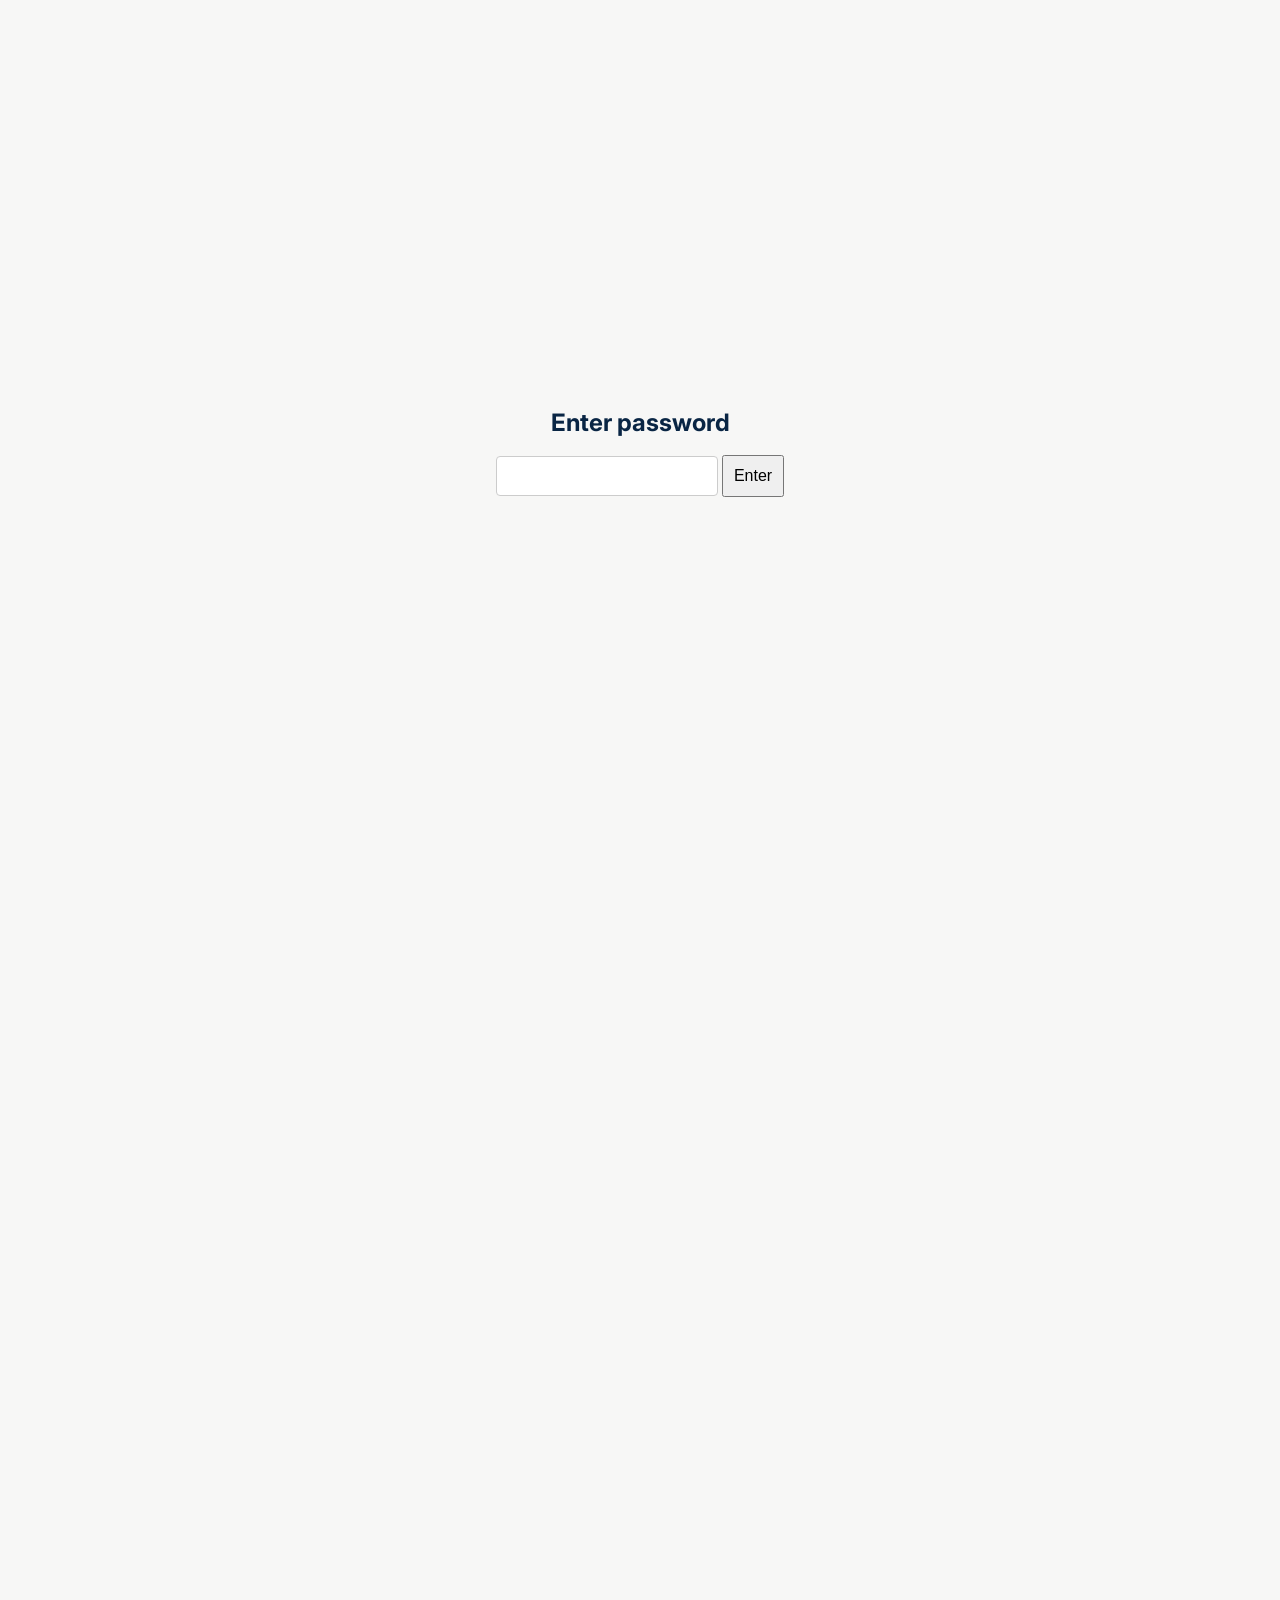
==== index.html @ e1fb9485 "Fix typo: compounds → compound Co-Authored-By: Claude Opus 4.6 <noreply@anthropic.com>" ====
<!DOCTYPE html>
<html lang="en">
  <head>
    <meta charset="utf-8" />
    <meta name="viewport" content="width=device-width, initial-scale=1, maximum-scale=1" />
    <title>Solaris Research</title>
    <meta
      name="description"
      content="Solaris Research studies the safety properties of frontier AI systems. Based at ETH Zurich."
    />
    <link rel="preconnect" href="https://fonts.googleapis.com" />
    <link rel="preconnect" href="https://fonts.gstatic.com" crossorigin />
    <link
      href="https://fonts.googleapis.com/css2?family=Inter:wght@400;500;600&family=JetBrains+Mono:wght@400;500;600&display=swap"
      rel="stylesheet"
    />
    <link rel="icon" type="image/png" href="sr_logo.png" />
    <style>
      *,
      *::before,
      *::after {
        margin: 0;
        padding: 0;
        box-sizing: border-box;
      }

      :root {
        --bg: #f7f7f6;
        --bg-alt: #f3f2ef;
        --text: #092544;
        --text-secondary: #092544cc;
        --accent: #df4e3c;
        --accent-hover: #c24034;
        --border: #09254414;
        --font: "Inter", -apple-system, BlinkMacSystemFont, sans-serif;
        --font-mono: "JetBrains Mono", "SF Mono", "Fira Code", monospace;
      }

      html {
        font-size: 16px;
        scroll-behavior: smooth;
      }

      body {
        font-family: var(--font);
        background: var(--bg);
        color: var(--text);
        line-height: 1.7;
        -webkit-font-smoothing: antialiased;
        -moz-osx-font-smoothing: grayscale;
        overflow-x: hidden;
      }

      .page {
        max-width: 658px;
        margin: 0 auto;
        padding: 0 24px;
      }

      .eth-bar {
        display: flex;
        align-items: center;
        justify-content: space-between;
        gap: 24px;
        padding-top: 28px;
      }

      .eth-bar__logo {
        display: inline-flex;
        align-items: center;
        padding: 8px 0;
      }

      .eth-bar__logo img {
        display: block;
        width: 120px;
        height: 20px;
      }

      .eth-bar__meta {
        font-family: var(--font-mono);
        font-size: 0.74rem;
        text-transform: uppercase;
        letter-spacing: 0.08em;
        color: var(--text-secondary);
        text-align: right;
      }

      /* ── Header ── */
      .header {
        padding: 72px 0 0;
        text-align: center;
      }

      .header__name {
        font-family: var(--font-mono);
        font-size: 2rem;
        font-weight: 600;
        letter-spacing: -0.02em;
        line-height: 1.2;
        opacity: 0;
        animation: fadeIn 0.8s ease 0.1s forwards;
      }

      .header__tagline {
        margin-top: 16px;
        font-size: 1.05rem;
        color: var(--text-secondary);
        font-weight: 400;
        letter-spacing: 0.01em;
        opacity: 0;
        animation: fadeIn 0.8s ease 0.25s forwards;
      }

      /* ── Divider ── */
      .divider {
        width: 40px;
        height: 1px;
        background: var(--border);
        margin: 56px auto;
        opacity: 0;
        animation: fadeIn 0.8s ease 0.4s forwards;
      }

      /* ── Full-width divider ── */
      .divider--full {
        width: 100%;
        height: 1px;
        background: var(--border);
        margin: 32px 0;
      }

      /* ── Body text ── */
      .body {
        opacity: 0;
        animation: fadeIn 0.8s ease 0.5s forwards;
      }

      .body p {
        margin-bottom: 1.4em;
        font-size: 0.95rem;
        font-weight: 400;
      }

      .body p:last-child {
        margin-bottom: 0;
      }

      .body .intro {
        font-size: 1.02rem;
        font-weight: 500;
        color: var(--text);
      }

      .body a {
        color: var(--accent);
        text-decoration: none;
        font-weight: 500;
        transition: color 0.2s ease;
      }

      .body a:hover {
        color: var(--accent-hover);
      }

      .body .brand {
        font-family: var(--font-mono);
        font-weight: 600;
        letter-spacing: -0.01em;
      }

      /* ── Section headings ── */
      .section-heading {
        font-family: var(--font-mono);
        font-size: 0.75rem;
        font-weight: 500;
        text-transform: uppercase;
        letter-spacing: 0.1em;
        color: var(--text-secondary);
        margin-bottom: 20px;
      }

      /* ── We work on ── */
      .work-section {
        margin-top: 48px;
        padding-top: 40px;
        border-top: 1px solid var(--border);
        opacity: 0;
        animation: fadeIn 0.8s ease 0.6s forwards;
      }

      .work-list {
        list-style: none;
        padding: 0;
      }

      .work-list li {
        position: relative;
        padding-left: 20px;
        margin-bottom: 14px;
        font-size: 0.95rem;
        line-height: 1.65;
      }

      .work-list li::before {
        content: "\2013";
        position: absolute;
        left: 0;
        color: var(--accent);
        font-weight: 600;
      }

      .work-list li strong {
        font-family: var(--font-mono);
        font-size: 0.88rem;
        font-weight: 500;
        letter-spacing: -0.01em;
        text-decoration: underline;
        text-decoration-color: var(--accent);
        text-underline-offset: 3px;
      }

      /* ── Team ── */
      .team-section {
        margin-top: 48px;
        padding-top: 40px;
        border-top: 1px solid var(--border);
        opacity: 0;
        animation: fadeIn 0.8s ease 0.7s forwards;
      }

      .team-grid {
        display: flex;
        gap: 40px;
        justify-content: center;
        flex-wrap: wrap;
        margin-bottom: 32px;
      }

      .team-member {
        text-align: center;
        width: 150px;
      }

      .team-member__photo {
        width: 120px;
        height: 120px;
        border-radius: 50%;
        object-fit: cover;
        margin-bottom: 12px;
        background: var(--bg-alt);
      }

      .team-member__name {
        font-size: 0.9rem;
        font-weight: 600;
        margin-bottom: 2px;
      }

      .team-member__name a {
        color: var(--text);
        text-decoration: none;
        transition: color 0.2s ease;
      }

      .team-member__name a:hover {
        color: var(--accent);
      }

      .team-member__role {
        font-size: 0.8rem;
        color: var(--text-secondary);
      }

      .team-collab {
        font-size: 0.93rem;
        line-height: 1.65;
        color: var(--text);
      }

      .team-collab a {
        font-family: var(--font-mono);
        font-size: 0.85rem;
        color: var(--accent);
        text-decoration: none;
        transition: color 0.2s ease;
      }

      .team-collab a:hover {
        color: var(--accent-hover);
      }

      /* ── What's new ── */
      .news-section {
        margin-top: 48px;
        padding-top: 40px;
        border-top: 1px solid var(--border);
        opacity: 0;
        animation: fadeIn 0.8s ease 0.75s forwards;
      }

      .news-list {
        list-style: none;
        padding: 0;
      }

      .news-list li {
        margin-bottom: 12px;
        font-size: 0.95rem;
        line-height: 1.6;
      }

      .news-list a {
        color: var(--accent);
        text-decoration: none;
        transition: color 0.2s ease;
      }

      .news-date {
        color: var(--text-secondary);
        font-size: 0.85rem;
        display: inline-block;
        min-width: 110px;
      }

      /* ── Opportunities ── */
      .opps-section {
        margin-top: 48px;
        padding-top: 40px;
        border-top: 1px solid var(--border);
        opacity: 0;
        animation: fadeIn 0.8s ease 0.8s forwards;
      }

      .opps-section p {
        font-size: 0.95rem;
        margin-bottom: 14px;
        line-height: 1.65;
      }

      .opps-section a {
        color: var(--accent);
        text-decoration: none;
        transition: color 0.2s ease;
      }

      .opps-section a:hover {
        color: var(--accent-hover);
      }

      .opps-list {
        list-style: none;
        padding: 0;
        margin-bottom: 24px;
      }

      .opps-list li {
        position: relative;
        padding-left: 20px;
        margin-bottom: 10px;
        font-size: 0.93rem;
        line-height: 1.6;
      }

      .opps-list li::before {
        content: "\2013";
        position: absolute;
        left: 0;
        color: var(--accent);
        font-weight: 600;
      }

      .opps-list li strong {
        font-family: var(--font-mono);
        font-size: 0.85rem;
        font-weight: 500;
        text-decoration: underline;
        text-decoration-color: var(--accent);
        text-underline-offset: 3px;
      }

      /* ── Links / CTA ── */
      .links {
        margin-top: 48px;
        padding-top: 40px;
        border-top: 1px solid var(--border);
        display: flex;
        flex-wrap: wrap;
        gap: 12px 32px;
        justify-content: center;
        opacity: 0;
        animation: fadeIn 0.8s ease 0.85s forwards;
      }

      .links a {
        font-family: var(--font-mono);
        color: var(--accent);
        text-decoration: none;
        font-size: 0.88rem;
        font-weight: 500;
        transition: color 0.2s ease;
      }

      .links a:hover {
        color: var(--accent-hover);
      }

      a.mono {
        font-family: var(--font-mono);
        font-size: 0.88rem;
      }

      /* ── Footer ── */
      .footer {
        margin-top: 80px;
        padding: 32px 0;
        text-align: center;
        font-size: 0.8rem;
        color: var(--text-secondary);
        opacity: 0;
        animation: fadeIn 0.8s ease 0.9s forwards;
      }

      .footer-nav {
        display: flex;
        flex-wrap: wrap;
        justify-content: center;
        gap: 8px 18px;
        margin-bottom: 10px;
      }

      .footer-nav a {
        color: var(--text-secondary);
        text-decoration: none;
      }

      .footer-nav a:hover {
        color: var(--accent);
      }

      /* ── Animation ── */
      @keyframes fadeIn {
        from {
          opacity: 0;
          transform: translateY(8px);
        }
        to {
          opacity: 1;
          transform: translateY(0);
        }
      }

      /* ── Floating decorations (dots + orbits) ── */
      .bg-decor {
        position: fixed;
        top: 0; left: 0;
        width: 100vw; height: 100vh;
        pointer-events: none;
        z-index: 0;
        overflow: hidden;
      }

      .bg-decor .decor-dot {
        position: absolute;
        border-radius: 50%;
        opacity: 0;
        animation: decorDrift var(--drift-dur, 60s) linear forwards;
      }

      .bg-decor .decor-orbit {
        position: absolute;
        opacity: 0;
        animation: decorDrift var(--drift-dur, 60s) linear forwards;
      }

      .bg-decor .orbit-ring {
        position: absolute;
        top: 50%; left: 50%;
        border-radius: 50%;
        border-style: solid;
        transform-origin: center center;
        animation: orbitSpin linear infinite;
      }

      .bg-decor .ring-dot {
        position: absolute;
        border-radius: 50%;
        background: currentColor;
      }

      @keyframes decorDrift {
        0%   { opacity: 0; transform: translateY(0); }
        5%   { opacity: var(--d-opacity, 0.2); }
        90%  { opacity: var(--d-opacity, 0.2); }
        100% { opacity: 0; transform: translateY(-30vh); }
      }

      @keyframes orbitSpin {
        from { transform: translate(-50%, -50%) rotate(0deg); }
        to { transform: translate(-50%, -50%) rotate(360deg); }
      }

      /* ── Responsive ── */
      @media (max-width: 600px) {
        html {
          font-size: 15px;
        }

        .eth-bar {
          flex-direction: column;
          align-items: flex-start;
          gap: 12px;
        }

        .eth-bar__meta {
          text-align: left;
        }

        .header {
          padding-top: 56px;
        }

        .bg-decor {
          display: none;
        }

        .header__name {
          font-size: 1.6rem;
        }

        .team-grid {
          gap: 24px;
        }

        .team-member__photo {
          width: 100px;
          height: 100px;
        }

        .links {
          flex-direction: column;
          align-items: center;
          gap: 16px;
        }

        .news-date {
          display: block;
          margin-bottom: 2px;
        }
        
      }
    </style>
  </head>
  <body>
    <div id="gate" style="position:fixed;inset:0;background:#f7f7f6;display:flex;align-items:center;justify-content:center;z-index:9999;">
  <div style="text-align:center;">
    <h2 style="margin-bottom:12px;">Enter password</h2>
    <input id="pw" type="password" style="padding:10px;font-size:16px;border-radius:4px;border:1px solid #ccc;">
    <button onclick="check()" style="padding:10px;font-size:16px;">Enter</button>
  </div>
</div>
    <div class="bg-decor" id="bg-decor"></div>
    <div class="page">
      <!--
      <div class="eth-bar">
        <a class="eth-bar__logo" href="https://ethz.ch/en.html" target="_blank" rel="noopener noreferrer" aria-label="ETH Zurich homepage">
          <img src="ethz-logo.svg" alt="ETH Zurich" width="120" height="20" />
        </a>
        <p class="eth-bar__meta">Affiliated with ETH Zurich</p>
      </div>
      -->

      <header class="header">
        <h1 class="header__name">Solaris Research</h1>
        <p class="header__tagline">
          Frontier safety science &middot; Z&uuml;rich, Switzerland
        </p>
      </header>

      <div class="divider"></div>

      <!-- ── Mission ── -->
      <main class="body">
        <p class="intro">
          <span class="brand">Solaris Research</span> is a technical AI safety initiative based at <a href="https://ethz.ch/en.html" target="_blank" rel="noopener noreferrer">ETH Z&uuml;rich</a>. We build the science to detect, understand and prevent failures in frontier models.
        </p>

        <div class="divider--full"></div>

        <p>
         Frontier models are deployed in new contexts at massive scale, yet we have almost no science for how risk profiles shift as models undergo continuous fine-tuning post-release. We study this gap: tracing alignment-relevant low-dimensional structures inside models and intervening on them using tools such as
          <a href="https://arxiv.org/pdf/2505.24445" target="_blank" rel="noopener noreferrer"><strong>geometric steering</strong></a> and
          <a href="https://openreview.net/pdf?id=fUCPq5RvmH" target="_blank" rel="noopener noreferrer"><strong>probe-based constraints</strong></a>.
          </p>
          <p>

          We insist on a <a href="https://openreview.net/pdf?id=2XifsoNIrs" target="_blank" rel="noopener noreferrer"><strong>stronger evidential foundation</strong></a> than the field currently demands; too many safety claims rest on narrow benchmarks or <a href="https://iclr-blogposts.github.io/2026/blog/2026/mislead-lm/" target="_blank" rel="noopener noreferrer"><strong>unreproducible results</strong></a>. We prioritise explicit measurement design, sufficient scale and tests for alternative explanations with intervention-based validation. The research questions are narrow; the stakes are not.

  

        
      </main>

      <!-- ── We work on ── -->
      <section class="work-section">
        <h2 class="section-heading">We work on</h2>
        <ul class="work-list">
          <li>
            <strong>Misalignment science.</strong> How safety-relevant
            representations form and degrade across pretraining, fine-tuning,
            and post-deployment adaptation stages
          </li>
          <li>
            <strong>Active mechanistic interpretability.</strong> Steering
            vectors, circuit analysis and probe-guided detection employed as intervention proactively while
            training 
          </li>
            <li>
            <strong>Open benchmarks &amp; evaluations.</strong> Tools, datasets,
            and reproducible benchmarks on emergent misalignment so other researchers can build on top

          </li>
          <li>
            <strong>Harness safety.</strong> How tool calling, memory and multi-agent coordination in harness systems create or compound anthropomorphised misalignment risks

            
          </li>
        </ul>
      </section>

      <!-- ── What's new ── -->
      <section id="news" class="news-section">
        <h2 class="section-heading">What&rsquo;s new</h2>
        <ul class="news-list">
          <li>
            <span class="news-date">May 2026</span>
            <a href="https://openreview.net/pdf?id=2XifsoNIrs" target="_blank" rel="noopener noreferrer"><strong>AMR position paper</strong></a> was awarded an oral at ICML 2026.
          </li>
          <li>
            <span class="news-date">April 2026</span>
            Compute grant was accepted by the Swiss AI Initiative.
          </li>
          <li>
            <span class="news-date">March 2026</span>
            The Solaris Research team was formed at ETH Z&uuml;rich.
          </li>
        </ul>
      </section>

      <!-- ── Team ── -->
      <section class="team-section">
        <h2 class="section-heading">The team</h2>
        <div class="team-grid">
          <p class="team-collab">
          We are a team of safety-driven researchers based at <a href="https://ethz.ch/en.html" target="_blank" rel="noopener noreferrer">ETH Z&uuml;rich</a> and work closely with
          <a href="https://las.inf.ethz.ch/" target="_blank" rel="noopener noreferrer">LAS group</a> (Prof. Andreas Krause),
          <a href="https://ivia.inf.ethz.ch/" target="_blank" rel="noopener noreferrer">IVIA lab</a> (Prof. Menna El-Assady),
          <a href="https://www.spylab.ai/" target="_blank" rel="noopener noreferrer">SPY Lab</a> (Prof. Florian Tramèr), <a href="https://ai.ethz.ch/" target="_blank" rel="noopener noreferrer">ETH AI Center</a> (Dr. Imanol Schlag) in the
          <a href="https://www.swiss-ai.org/" target="_blank" rel="noopener noreferrer">Swiss AI</a> ecosystem.
        </p>
          <div class="team-member">
            <img
              class="team-member__photo"
              src="https://annahedstroem.com/assets/profile.png"
              alt="Anna Hedstr&ouml;m"
              loading="lazy"
            />
            <p class="team-member__name">
              <a href="https://annahedstroem.com" target="_blank" rel="noopener noreferrer">Anna Hedstr&ouml;m</a>
            </p>
            <p class="team-member__role">Core team</p>
          </div>
          <div class="team-member">
            <img
              class="team-member__photo"
              src="https://www.xccyn.com/author/xin-chen-cynthia/avatar_hudfbcb52b115b74508941974336b7302d_1394505_270x270_fill_q90_lanczos_center.jpg"
              alt="Cynthia Chen"
              loading="lazy"
            />
            <p class="team-member__name">
              <a href="https://www.xccyn.com" target="_blank" rel="noopener noreferrer">Cynthia Chen</a>
            </p>
            <p class="team-member__role">Core team</p>
          </div>
          <div class="team-member">
            <img
              class="team-member__photo"
              src="https://luk-s.github.io/author/lukas-fluri/avatar_hu4356430692725253010.png"
              alt="Lukas Fluri"
              loading="lazy"
            />
            <p class="team-member__name">
              <a href="https://luk-s.github.io" target="_blank" rel="noopener noreferrer">Lukas Fluri</a>
            </p>
            <p class="team-member__role">Core team</p>
          </div>
        </div>
      </section>

      <!-- ── Work with us ── -->
      <section class="opps-section">
        <h2 class="section-heading">Work with us</h2>
        <p>
          We work with students, research labs and industry partners who share our commitment to open, evidence-based frontier safety science.
          </p>
          
          <ul class="opps-list">
  <li>
    <strong>Student thesis, semester &amp; independent projects</strong>: work on impactful problems, co-supervised across ETH labs, with a path toward ML publication
  </li>
  <li>
    <strong>Project collaborators</strong>: bring a clear safety question; we provide compute and co-mentorship across misalignment, evaluation and interpretability topics
  </li>
  <li>
    <strong>Labs &amp; industry partners</strong>: if you deploy ML models in high-stakes settings and need safety audits after adaptation, collaborate with us
  </li>
</ul>
<!--
<p>
          Get in touch <a class="mono" href="mailto:team@solaris-research.org">team@solaris-research.org</a>.
          </p>
        -->
                  
      </section>

      <!-- ── Bottom links ── -->
      <nav class="links">
        <a href="https://airtable.com/appDJ1cKS5kKF6WWz/pagTr12g1E0e5B6U1" target="_blank" rel="noopener noreferrer">Apply as a student</a>
        <a href="https://airtable.com/appDJ1cKS5kKF6WWz/pagXDsVRWBRNLYeyg/form" target="_blank" rel="noopener noreferrer">Collaborate with us</a>
        <a href="contact.html">Contact</a>
      </nav>

      <footer class="footer">
        <nav class="footer-nav" aria-label="Site information">
          <a href="contact.html">Contact</a>
          <a href="imprint.html">Imprint</a>
          <a href="data-protection.html">Data protection</a>
        </nav>
        &copy; 2026 Solaris Research, ETH Z&uuml;rich.
      </footer>
    </div>
  <script>
  var els = '.header__name, .header__tagline, .divider, .body, .work-section, .team-section, .news-section, .opps-section, .links, .footer, .cta';

  if (localStorage.getItem("auth") === "1") {
    document.getElementById("gate").style.display = "none";
  } else {
    document.querySelectorAll(els).forEach(function(el) {
      el.style.animation = 'none';
      el.style.opacity = '0';
    });
  }

  function unlock() {
    document.getElementById("gate").style.display = "none";
    document.querySelectorAll(els).forEach(function(el) {
      el.style.animation = '';
      el.style.opacity = '';
      var a = el.style.animation;
      el.style.animation = 'none';
      el.offsetHeight;
      el.style.animation = '';
    });
  }

  function check() {
    if (document.getElementById("pw").value === "solaris2026") {
      localStorage.setItem("auth", "1");
      unlock();
    } else {
      alert("Wrong password");
    }
  }

  // Scattered dots + slowly spinning orbits — appear after 5s
  setTimeout(function() {
    var c = document.getElementById('bg-decor');
    if (!c) return;

    // Decorative dots
    var dots = [
      { x: 3,  y: 5,  s: 6,  color: '#df4e3c', op: 0.30, delay: 0,   dur: 70 },
      { x: 94, y: 3,  s: 5,  color: '#092544', op: 0.20, delay: 0.3, dur: 65 },
      { x: 7,  y: 25, s: 4,  color: '#092544', op: 0.25, delay: 0.6, dur: 80 },
      { x: 96, y: 22, s: 7,  color: '#df4e3c', op: 0.28, delay: 0.2, dur: 55 },
      { x: 2,  y: 48, s: 5,  color: '#df4e3c', op: 0.22, delay: 0.8, dur: 75 },
      { x: 91, y: 50, s: 4,  color: '#092544', op: 0.30, delay: 0.5, dur: 60 },
      { x: 11, y: 70, s: 3,  color: '#092544', op: 0.18, delay: 1.0, dur: 85 },
      { x: 89, y: 75, s: 6,  color: '#df4e3c', op: 0.24, delay: 0.7, dur: 70 },
      { x: 5,  y: 88, s: 4,  color: '#df4e3c', op: 0.16, delay: 1.2, dur: 90 },
      { x: 97, y: 42, s: 3,  color: '#092544', op: 0.26, delay: 0.4, dur: 65 },
      { x: 15, y: 12, s: 5,  color: '#df4e3c', op: 0.18, delay: 0.9, dur: 75 },
      { x: 85, y: 88, s: 4,  color: '#092544', op: 0.20, delay: 1.1, dur: 80 },
    ];

    dots.forEach(function(d) {
      var el = document.createElement('div');
      el.className = 'decor-dot';
      el.style.cssText =
        'left:' + d.x + '%;top:' + d.y + '%;' +
        'width:' + d.s + 'px;height:' + d.s + 'px;' +
        'background:' + d.color + ';' +
        '--d-opacity:' + d.op + ';' +
        '--drift-dur:' + d.dur + 's;' +
        'animation-delay:' + d.delay + 's;';
      c.appendChild(el);
    });

    // Orbit systems — more of them, less transparent
    var orbits = [
      { x: 5,  y: 10, size: 30, color: '#df4e3c', op: 0.18, rings: 2, delay: 0.4, dur: 65 },
      { x: 90, y: 8,  size: 24, color: '#092544', op: 0.15, rings: 2, delay: 0.2, dur: 70 },
      { x: 3,  y: 30, size: 35, color: '#092544', op: 0.16, rings: 3, delay: 0.8, dur: 80 },
      { x: 92, y: 28, size: 28, color: '#df4e3c', op: 0.14, rings: 2, delay: 0.6, dur: 60 },
      { x: 7,  y: 50, size: 22, color: '#df4e3c', op: 0.17, rings: 2, delay: 1.0, dur: 75 },
      { x: 88, y: 52, size: 38, color: '#092544', op: 0.13, rings: 3, delay: 0.5, dur: 85 },
      { x: 4,  y: 72, size: 26, color: '#092544', op: 0.15, rings: 2, delay: 1.2, dur: 70 },
      { x: 94, y: 68, size: 32, color: '#df4e3c', op: 0.12, rings: 2, delay: 0.9, dur: 60 },
      { x: 14, y: 42, size: 20, color: '#df4e3c', op: 0.14, rings: 2, delay: 0.7, dur: 55 },
      { x: 83, y: 85, size: 26, color: '#092544', op: 0.16, rings: 2, delay: 1.1, dur: 75 },
    ];

    orbits.forEach(function(o) {
      var sys = document.createElement('div');
      sys.className = 'decor-orbit';
      sys.style.cssText =
        'left:' + o.x + '%;top:' + o.y + '%;' +
        'width:' + (o.size * 2.5) + 'px;height:' + (o.size * 2.5) + 'px;' +
        '--d-opacity:' + o.op + ';' +
        '--drift-dur:' + o.dur + 's;' +
        'color:' + o.color + ';' +
        'animation-delay:' + o.delay + 's;';

      for (var i = 0; i < o.rings; i++) {
        var ring = document.createElement('div');
        ring.className = 'orbit-ring';
        var r = o.size * (0.4 + i * 0.32);
        var speed = 20 + Math.random() * 25;
        var dir = i % 2 === 0 ? 'normal' : 'reverse';
        ring.style.cssText =
          'width:' + (r * 2) + 'px;height:' + (r * 2) + 'px;' +
          'border-width:' + (1 + Math.random() * 0.5) + 'px;' +
          'border-color:' + o.color + ';' +
          'opacity:' + (0.5 + Math.random() * 0.3) + ';' +
          'animation-duration:' + speed + 's;' +
          'animation-direction:' + dir + ';';

        var dot = document.createElement('div');
        dot.className = 'ring-dot';
        var ds = 2.5 + Math.random() * 1.5;
        dot.style.cssText =
          'width:' + ds + 'px;height:' + ds + 'px;' +
          'top:-' + (ds / 2) + 'px;left:50%;margin-left:-' + (ds / 2) + 'px;';
        ring.appendChild(dot);

        sys.appendChild(ring);
      }
      c.appendChild(sys);
    });
  }, 5000);
  </script>
  </body>
</html>
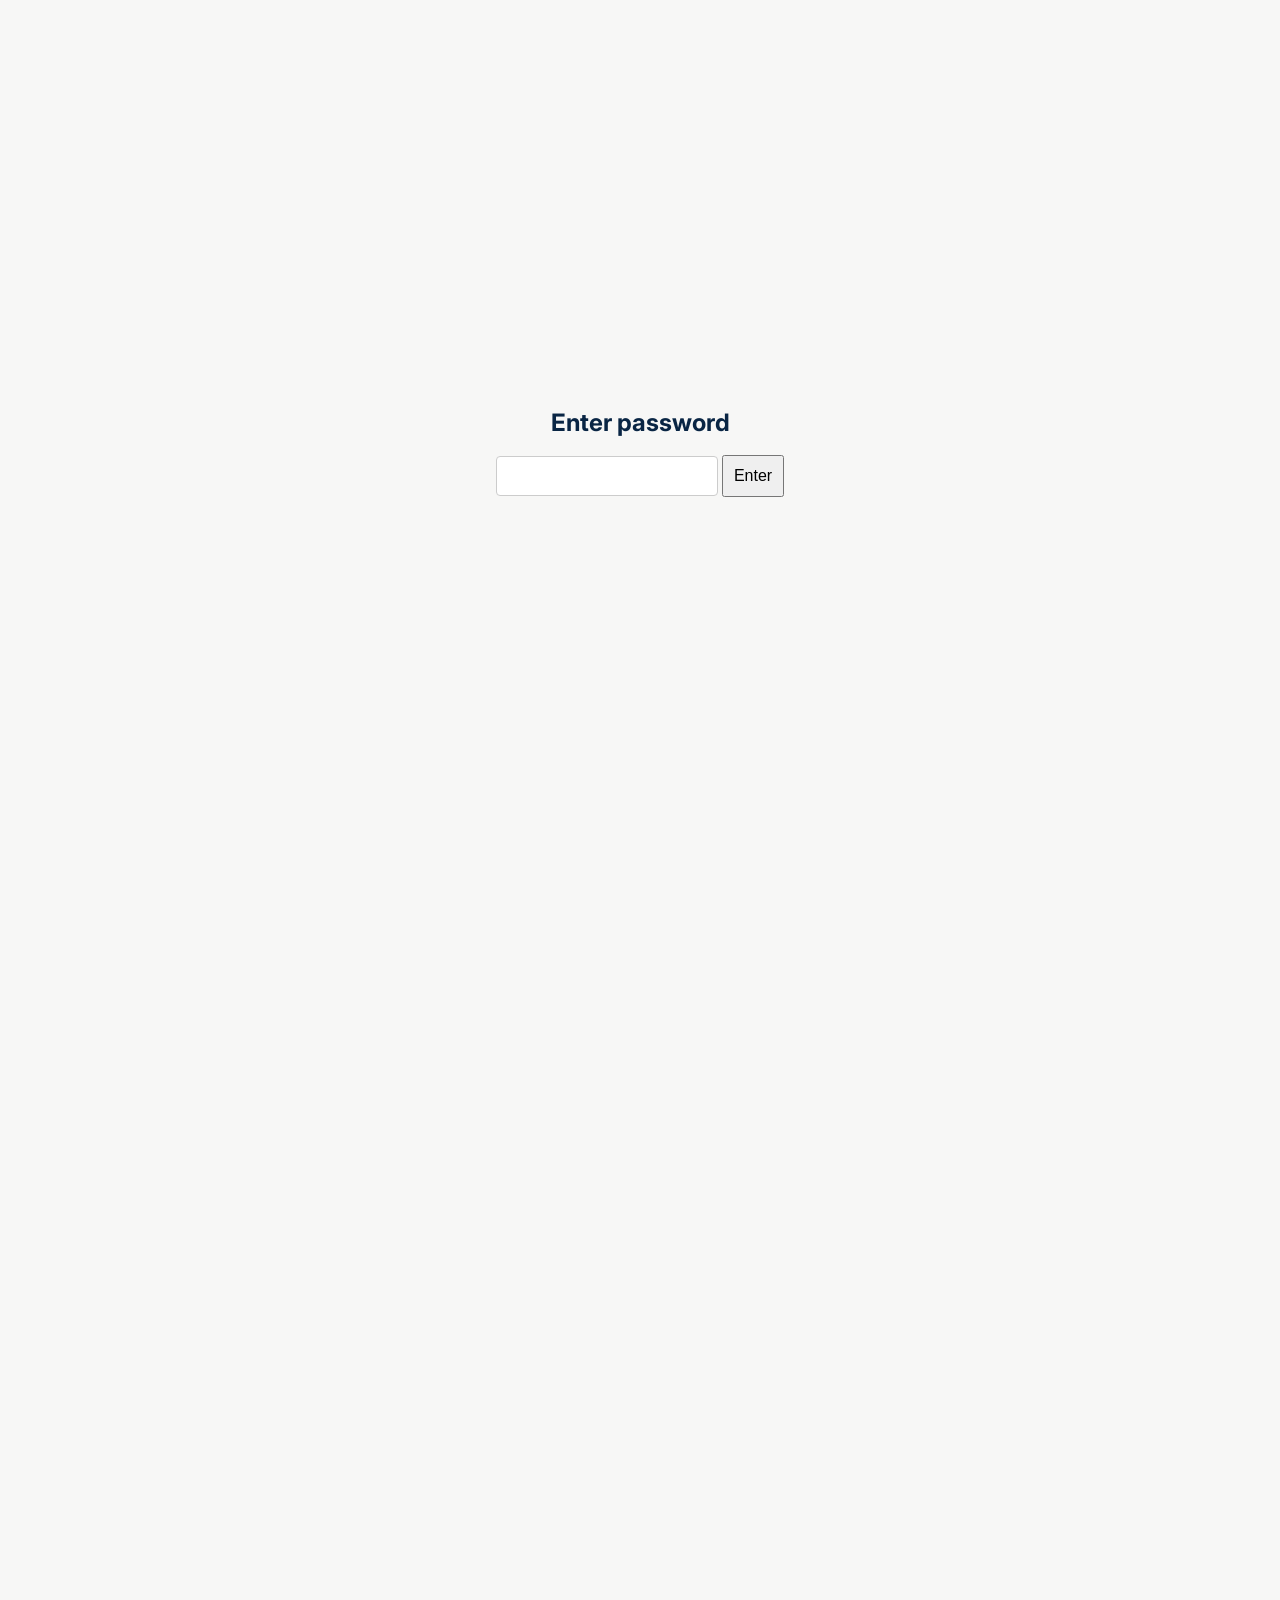
==== commit a05a835c: "small changes" ====
--- a/index.html
+++ b/index.html
@@ -6,7 +6,7 @@
     <title>Solaris Research</title>
     <meta
       name="description"
-      content="Solaris Research studies the safety properties of frontier AI systems. Based at ETH Zurich."
+      content="Solaris Research studies the safety properties of frontier AI systems. By researchers at ETH Zurich."
     />
     <link rel="preconnect" href="https://fonts.googleapis.com" />
     <link rel="preconnect" href="https://fonts.gstatic.com" crossorigin />
@@ -582,15 +582,15 @@
       <!-- ── Mission ── -->
       <main class="body">
         <p class="intro">
-          <span class="brand">Solaris Research</span> is a technical AI safety initiative based at <a href="https://ethz.ch/en.html" target="_blank" rel="noopener noreferrer">ETH Z&uuml;rich</a>. We build the science to detect, understand and prevent failures in frontier models.
+          <span class="brand">Solaris Research</span> is a technical AI safety research group by researchers at <a href="https://ethz.ch/en.html" target="_blank" rel="noopener noreferrer">ETH Z&uuml;rich</a>. We build the science to detect, understand and prevent failures in frontier models.
         </p>
 
         <div class="divider--full"></div>
 
         <p>
-         Frontier models are deployed in new contexts at massive scale, yet we have almost no science for how risk profiles shift as models undergo continuous fine-tuning post-release. We study this gap: tracing alignment-relevant low-dimensional structures inside models and intervening on them using tools such as
-          <a href="https://arxiv.org/pdf/2505.24445" target="_blank" rel="noopener noreferrer"><strong>geometric steering</strong></a> and
-          <a href="https://openreview.net/pdf?id=fUCPq5RvmH" target="_blank" rel="noopener noreferrer"><strong>probe-based constraints</strong></a>.
+         Frontier models are deployed in new contexts at massive scale, yet we have almost no science for how risk profiles shift as models undergo continuous fine-tuning post-release. We study this gap: tracing alignment-relevant low-dimensional structures inside models and intervening on them using principled methods such as
+          <a href="https://arxiv.org/pdf/2505.24445" target="_blank" rel="noopener noreferrer"><strong>geometric steering</strong></a>, 
+          <a href="https://openreview.net/pdf?id=fUCPq5RvmH" target="_blank" rel="noopener noreferrer"><strong>probe-based constraints</strong></a> and <a href="https://openreview.net/pdf?id=ukLxqA8zXj" target="_blank" rel="noopener noreferrer"><strong></strong>differential pullback mechanisms</strong></a>.
           </p>
           <p>
 
@@ -621,7 +621,7 @@
 
           </li>
           <li>
-            <strong>Harness safety.</strong> How tool calling, memory and multi-agent coordination in harness systems create or compound anthropomorphised misalignment risks
+            <strong>Harness safety.</strong> How tool calling, memory and multi-agent coordination in harness systems compound anthropomorphised misalignment risks
 
             
           </li>
@@ -632,9 +632,13 @@
       <section id="news" class="news-section">
         <h2 class="section-heading">What&rsquo;s new</h2>
         <ul class="news-list">
+          <!--<li>
+            <span class="news-date">May 2026</span>
+            <a href="https://www.linkedin.com/posts/anthropic-eth-zurich-ai-sprint-yesterday-ugcPost-7473845761894461441-gAb6/?utm_source=share&utm_medium=member_desktop&rcm=ACoAAA5-hoIBwtopyQ0XfYDdFEy2zlOvmK1gt0U" target="_blank" rel="noopener noreferrer"><strong>Anhrophic hackathon</strong></a> at the ETH AI Center.
+          </li>-->
           <li>
             <span class="news-date">May 2026</span>
-            <a href="https://openreview.net/pdf?id=2XifsoNIrs" target="_blank" rel="noopener noreferrer"><strong>AMR position paper</strong></a> was awarded an oral at ICML 2026.
+            <a href="https://openreview.net/pdf?id=2XifsoNIrs" target="_blank" rel="noopener noreferrer"><strong>AMR position paper</strong></a> was awarded an oral (top 0.7%) at ICML 2026.
           </li>
           <li>
             <span class="news-date">April 2026</span>
@@ -652,7 +656,7 @@
         <h2 class="section-heading">The team</h2>
         <div class="team-grid">
           <p class="team-collab">
-          We are a team of safety-driven researchers based at <a href="https://ethz.ch/en.html" target="_blank" rel="noopener noreferrer">ETH Z&uuml;rich</a> and work closely with
+          We are a self-organized group of safety-driven researchers at <a href="https://ethz.ch/en.html" target="_blank" rel="noopener noreferrer">ETH Z&uuml;rich</a>. We work closely with
           <a href="https://las.inf.ethz.ch/" target="_blank" rel="noopener noreferrer">LAS group</a> (Prof. Andreas Krause),
           <a href="https://ivia.inf.ethz.ch/" target="_blank" rel="noopener noreferrer">IVIA lab</a> (Prof. Menna El-Assady),
           <a href="https://www.spylab.ai/" target="_blank" rel="noopener noreferrer">SPY Lab</a> (Prof. Florian Tramèr), <a href="https://ai.ethz.ch/" target="_blank" rel="noopener noreferrer">ETH AI Center</a> (Dr. Imanol Schlag) in the
@@ -736,7 +740,7 @@
           <a href="imprint.html">Imprint</a>
           <a href="data-protection.html">Data protection</a>
         </nav>
-        &copy; 2026 Solaris Research, ETH Z&uuml;rich.
+        &copy; 2026 Solaris Research.
       </footer>
     </div>
   <script>
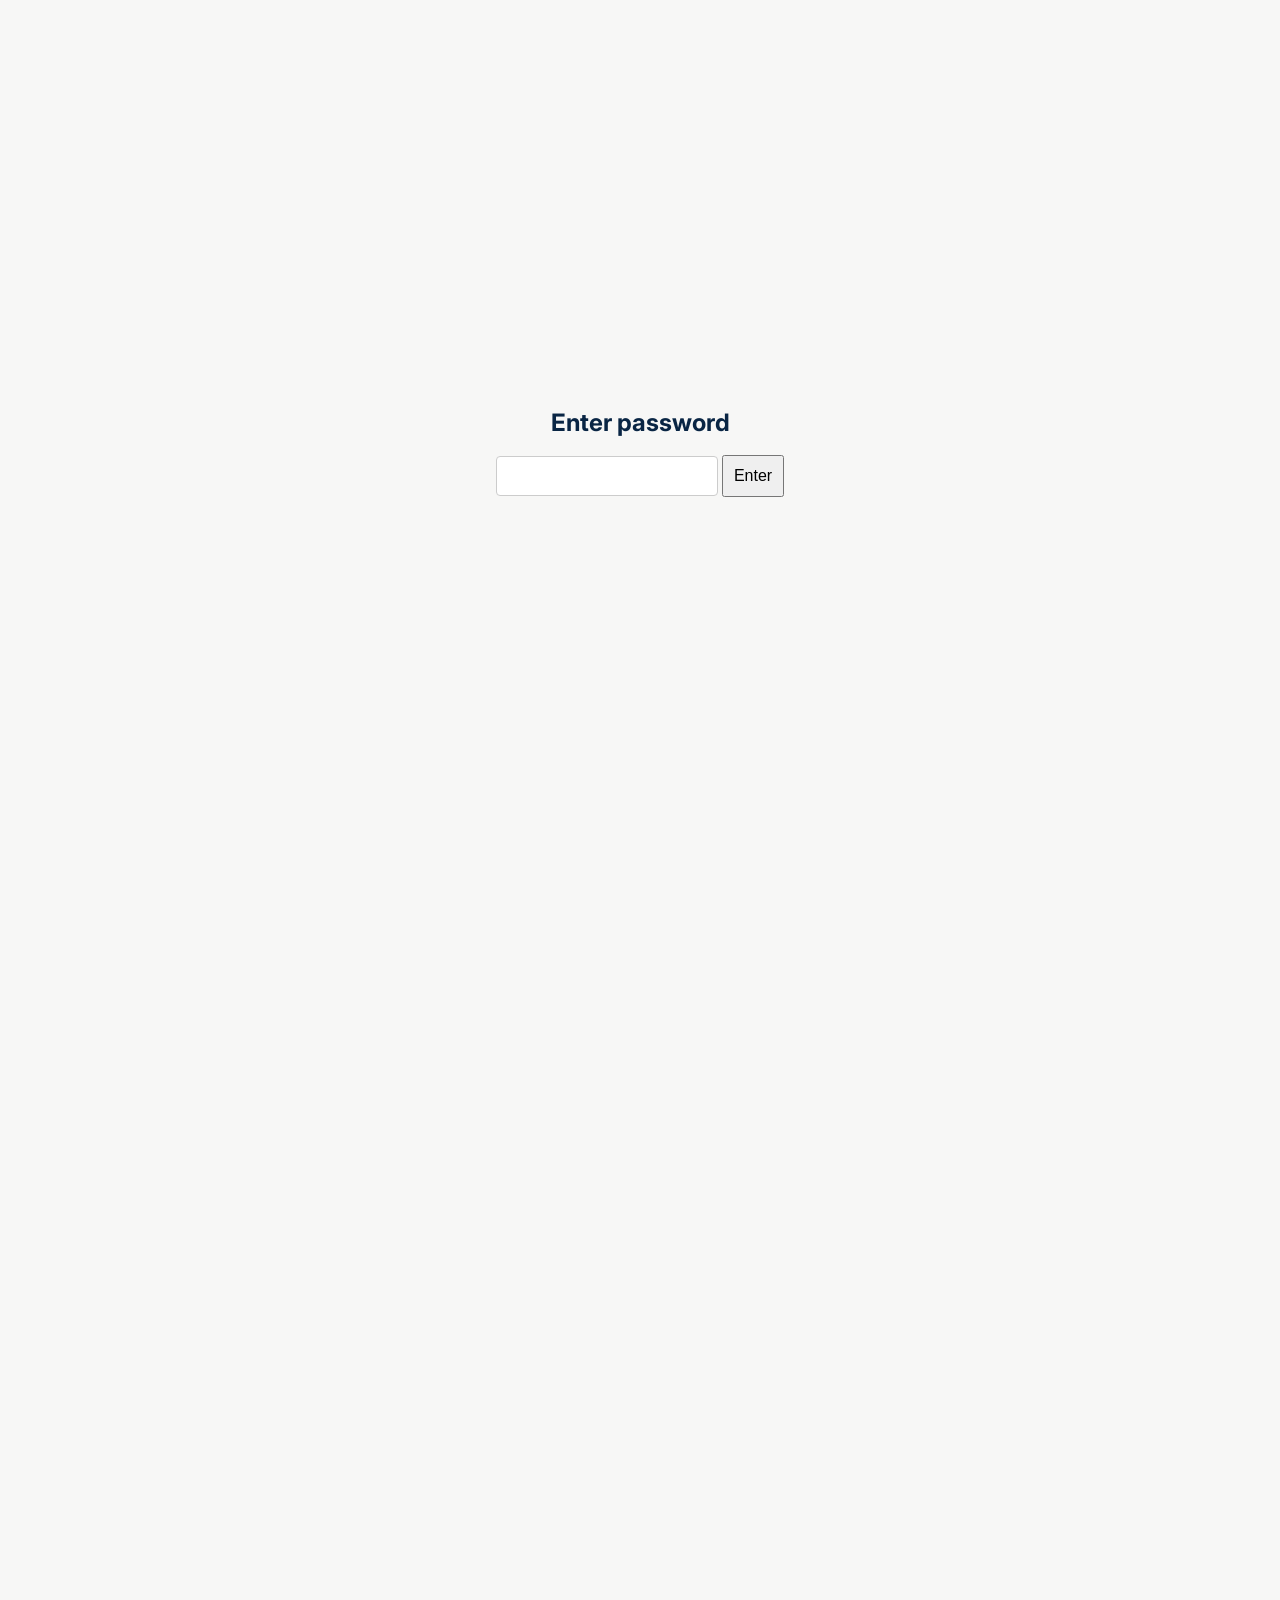
==== commit f1e0c723: "revamp on website" ====
--- a/index.html
+++ b/index.html
@@ -582,28 +582,44 @@
       <!-- ── Mission ── -->
       <main class="body">
         <p class="intro">
-          <span class="brand">Solaris Research</span> is a technical AI safety research group by researchers at <a href="https://ethz.ch/en.html" target="_blank" rel="noopener noreferrer">ETH Z&uuml;rich</a>. We build the science to detect, understand and prevent failures in frontier models.
+          <span class="brand">Solaris Research</span> is a technical AI safety initiative by researchers at <a href="https://ethz.ch/en.html" target="_blank" rel="noopener noreferrer">ETH Z&uuml;rich</a>. We build the science to detect, understand and prevent failures in frontier models: independent, open safety science the world can rely on.
         </p>
 
         <div class="divider--full"></div>
 
         <p>
-         Frontier models are deployed in new contexts at massive scale, yet we have almost no science for how risk profiles shift as models undergo continuous fine-tuning post-release. We study this gap: tracing alignment-relevant low-dimensional structures inside models and intervening on them using principled methods such as
-          <a href="https://arxiv.org/pdf/2505.24445" target="_blank" rel="noopener noreferrer"><strong>geometric steering</strong></a>, 
-          <a href="https://openreview.net/pdf?id=fUCPq5RvmH" target="_blank" rel="noopener noreferrer"><strong>probe-based constraints</strong></a> and <a href="https://openreview.net/pdf?id=ukLxqA8zXj" target="_blank" rel="noopener noreferrer"><strong></strong>differential pullback mechanisms</strong></a>.
-          </p>
-          <p>
-
-          We insist on a <a href="https://openreview.net/pdf?id=2XifsoNIrs" target="_blank" rel="noopener noreferrer"><strong>stronger evidential foundation</strong></a> than the field currently demands; too many safety claims rest on narrow benchmarks or <a href="https://iclr-blogposts.github.io/2026/blog/2026/mislead-lm/" target="_blank" rel="noopener noreferrer"><strong>unreproducible results</strong></a>. We prioritise explicit measurement design, sufficient scale and tests for alternative explanations with intervention-based validation. The research questions are narrow; the stakes are not.
-
-  
-
-        
+          Frontier models are deployed in new contexts at massive scale<sup><a href="https://epoch.ai/data/ai-companies?view=graph&tab=usage" target="_blank" rel="noopener noreferrer" title="Epoch AI — usage data on frontier AI companies">1</a></sup>, yet we have almost no science for how risk profiles shift as models undergo continuous narrow fine-tuning, or are put in harnesses, post-release. 
+          We study this gap with a concrete research bet: emergent misalignment such as deception, sycophancy and evaluation awareness leave latent low-dimensional traces inside models, allowing not only for mechanistic reversal but also scaling-law prediction from training dynamics.
+        </p>
+
+        <p>
+          In our recent oral position paper at ICML 2026 (top 0.7%), <a href="https://openreview.net/pdf?id=2XifsoNIrs" target="_blank" rel="noopener noreferrer"><strong>Anthropomorphic Misalignment Research Needs Stronger Evidence</strong></a>, we show that many scientific claims on safety are not supported by sufficient evidence, propsing explicit evidence levels for grading how strong a claim really is. <!--We prioritise explicit measurement design, sufficient scale and tests for alternative explanations with intervention-based validation. The research questions are narrow; the stakes are not.
+        </p>
+
+        <p>-->
+          Our wider work spans theory and practice: theoretical results on
+          <a href="https://drive.google.com/file/d/1JolS_i4IEV5chE6EbTCdwvyz17K8ifpj/view?usp=sharing" target="_blank" rel="noopener noreferrer"><strong>LLM safety being low-dimensional</strong></a>, practical red-teaming on
+          <a href="https://arxiv.org/pdf/2602.05746" target="_blank" rel="noopener noreferrer"><strong>prompt injection</strong></a>, 
+          <a href="https://arxiv.org/pdf/2505.24445" target="_blank" rel="noopener noreferrer"><strong>geometric polytope-</strong></a> and
+          <a href="https://openreview.net/pdf?id=fUCPq5RvmH" target="_blank" rel="noopener noreferrer"><strong>probe-based steering</strong></a>, reproducible analysis of
+          <a href="https://lukas-fluri.com/papers/safe-reward-model-optimization/" target="_blank" rel="noopener noreferrer"><strong>reward-model optimisation</strong></a> and <a href="https://iclr-blogposts.github.io/2026/blog/2026/mislead-lm/" target="_blank" rel="noopener noreferrer"><strong>RLHF misleading humans</strong></a>, 
+          <a href="https://arxiv.org/abs/2607.18538" target="_blank" rel="noopener noreferrer"><strong>benchmarks for cryptographic schemes</strong></a>, 
+          evaluation with <a href="https://openreview.net/pdf?id=ukLxqA8zXj" target="_blank" rel="noopener noreferrer"><strong>differential pullback</strong></a>. We develop and release
+          <a href="https://github.com/understandable-machine-intelligence-lab/Quantus" target="_blank" rel="noopener noreferrer"><strong>open-source interpretability tools</strong></a> and run
+          <a href="https://apertus-claritas.org/" target="_blank" rel="noopener noreferrer"><strong>Apertus Claritas</strong></a>, the public hub for safety research on open-weight models.
+        </p>
+
+        <p>
+          Frontier safety is not only a technical problem for science to solve, nor a Western preference, but a universal right, and should be treated as such. Securing it calls for technical AI governance grounded in open, neutral and reproducible research; the kind of independent work we are on a mission to do.
+        </p>
       </main>
 
       <!-- ── We work on ── -->
       <section class="work-section">
         <h2 class="section-heading">We work on</h2>
+        <p style="font-size:0.95rem;line-height:1.65;margin-bottom:20px;color:var(--text);">
+          Our research bet organises five connected directions:
+        </p>
         <ul class="work-list">
           <li>
             <strong>Misalignment science.</strong> How safety-relevant
@@ -612,18 +628,23 @@
           </li>
           <li>
             <strong>Active mechanistic interpretability.</strong> Steering
-            vectors, circuit analysis and probe-guided detection employed as intervention proactively while
-            training 
+            vectors, circuit analysis and probe-guided detection employed proactively as interventions while
+            training
           </li>
             <li>
             <strong>Open benchmarks &amp; evaluations.</strong> Tools, datasets,
-            and reproducible benchmarks on emergent misalignment so other researchers can build on top
-
+            and reproducible benchmarks on emergent misalignment so other researchers can build on them
+
+          </li>
+          <li>
+            <strong>Adversarial robustness &amp; security.</strong> Red-teaming,
+            prompt injection and the security properties of models under attack
+            and in deployment
           </li>
           <li>
             <strong>Harness safety.</strong> How tool calling, memory and multi-agent coordination in harness systems compound anthropomorphised misalignment risks
 
-            
+
           </li>
         </ul>
       </section>
@@ -634,7 +655,7 @@
         <ul class="news-list">
           <!--<li>
             <span class="news-date">May 2026</span>
-            <a href="https://www.linkedin.com/posts/anthropic-eth-zurich-ai-sprint-yesterday-ugcPost-7473845761894461441-gAb6/?utm_source=share&utm_medium=member_desktop&rcm=ACoAAA5-hoIBwtopyQ0XfYDdFEy2zlOvmK1gt0U" target="_blank" rel="noopener noreferrer"><strong>Anhrophic hackathon</strong></a> at the ETH AI Center.
+            <a href="https://www.linkedin.com/posts/anthropic-eth-zurich-ai-sprint-yesterday-ugcPost-7473845761894461441-gAb6/?utm_source=share&utm_medium=member_desktop&rcm=ACoAAA5-hoIBwtopyQ0XfYDdFEy2zlOvmK1gt0U" target="_blank" rel="noopener noreferrer"><strong>Anthropic hackathon</strong></a> at the ETH AI Center.
           </li>-->
           <li>
             <span class="news-date">May 2026</span>
@@ -656,7 +677,8 @@
         <h2 class="section-heading">The team</h2>
         <div class="team-grid">
           <p class="team-collab">
-          We are a self-organized group of safety-driven researchers at <a href="https://ethz.ch/en.html" target="_blank" rel="noopener noreferrer">ETH Z&uuml;rich</a>. We work closely with
+          We are a self-organised group of safety-driven researchers at <a href="https://ethz.ch/en.html" target="_blank" rel="noopener noreferrer">ETH Z&uuml;rich</a>, combining deep technical competence with institutional independence. 
+          We work closely with
           <a href="https://las.inf.ethz.ch/" target="_blank" rel="noopener noreferrer">LAS group</a> (Prof. Andreas Krause),
           <a href="https://ivia.inf.ethz.ch/" target="_blank" rel="noopener noreferrer">IVIA lab</a> (Prof. Menna El-Assady),
           <a href="https://www.spylab.ai/" target="_blank" rel="noopener noreferrer">SPY Lab</a> (Prof. Florian Tramèr), <a href="https://ai.ethz.ch/" target="_blank" rel="noopener noreferrer">ETH AI Center</a> (Dr. Imanol Schlag) in the
@@ -705,7 +727,7 @@
       <section class="opps-section">
         <h2 class="section-heading">Work with us</h2>
         <p>
-          We work with students, research labs and industry partners who share our commitment to open, evidence-based frontier safety science.
+          As frontier capability concentrates in a few labs, open models and neutral, evidence-first safety science have never mattered more.  We work with students, research labs and industry partners who share this commitment.
           </p>
           
           <ul class="opps-list">
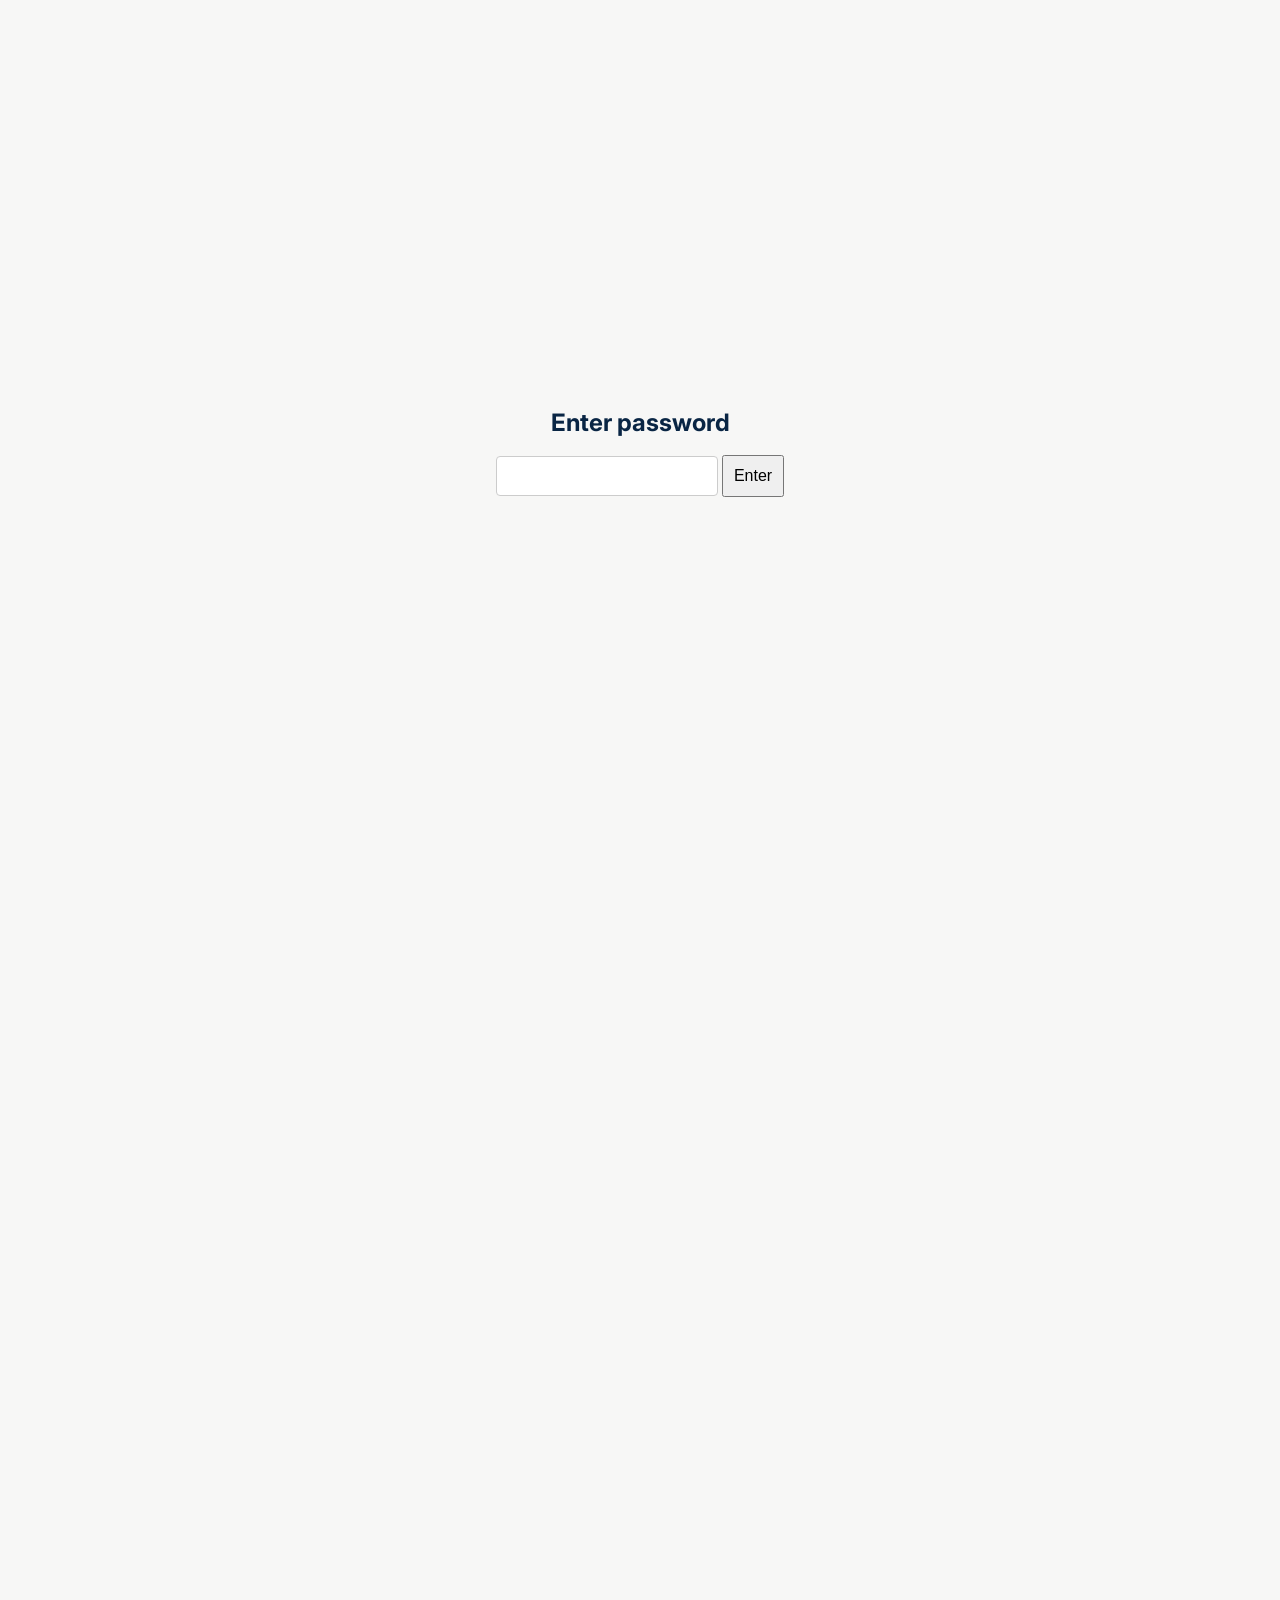
==== commit 59e9559d: "small changes" ====
--- a/index.html
+++ b/index.html
@@ -280,9 +280,11 @@
 
       .team-collab a {
         font-family: var(--font-mono);
-        font-size: 0.85rem;
-        color: var(--accent);
-        text-decoration: none;
+        font-size: 0.93rem;
+        color: var(--text);
+        text-decoration: underline;
+        text-decoration-color: var(--accent);
+        text-underline-offset: 3px;
         transition: color 0.2s ease;
       }
 
@@ -582,7 +584,7 @@
       <!-- ── Mission ── -->
       <main class="body">
         <p class="intro">
-          <span class="brand">Solaris Research</span> is a technical AI safety initiative by researchers at <a href="https://ethz.ch/en.html" target="_blank" rel="noopener noreferrer">ETH Z&uuml;rich</a>. We build the science to detect, understand and prevent failures in frontier models: independent, open safety science the world can rely on.
+          <span class="brand">Solaris Research</span> is a technical AI safety initiative by researchers at <a href="https://ethz.ch/en.html" target="_blank" rel="noopener noreferrer"><strong>ETH Z&uuml;rich</strong></a>. We build the science to detect, understand and prevent failures in frontier models: independent, open safety science the world can rely on.
         </p>
 
         <div class="divider--full"></div>
@@ -593,7 +595,7 @@
         </p>
 
         <p>
-          In our recent oral position paper at ICML 2026 (top 0.7%), <a href="https://openreview.net/pdf?id=2XifsoNIrs" target="_blank" rel="noopener noreferrer"><strong>Anthropomorphic Misalignment Research Needs Stronger Evidence</strong></a>, we show that many scientific claims on safety are not supported by sufficient evidence, propsing explicit evidence levels for grading how strong a claim really is. <!--We prioritise explicit measurement design, sufficient scale and tests for alternative explanations with intervention-based validation. The research questions are narrow; the stakes are not.
+          In our recent oral position paper at ICML 2026 (top 0.7%), <a href="https://openreview.net/pdf?id=2XifsoNIrs" target="_blank" rel="noopener noreferrer"><strong>Anthropomorphic Misalignment Research Needs Stronger Evidence</strong></a>, we show that many scientific claims on safety are not supported by sufficient evidence, proposing explicit evidence levels for grading how strong a claim truly is. <!--We prioritise explicit measurement design, sufficient scale and tests for alternative explanations with intervention-based validation. The research questions are narrow; the stakes are not.
         </p>
 
         <p>-->
@@ -604,13 +606,13 @@
           <a href="https://openreview.net/pdf?id=fUCPq5RvmH" target="_blank" rel="noopener noreferrer"><strong>probe-based steering</strong></a>, reproducible analysis of
           <a href="https://lukas-fluri.com/papers/safe-reward-model-optimization/" target="_blank" rel="noopener noreferrer"><strong>reward-model optimisation</strong></a> and <a href="https://iclr-blogposts.github.io/2026/blog/2026/mislead-lm/" target="_blank" rel="noopener noreferrer"><strong>RLHF misleading humans</strong></a>, 
           <a href="https://arxiv.org/abs/2607.18538" target="_blank" rel="noopener noreferrer"><strong>benchmarks for cryptographic schemes</strong></a>, 
-          evaluation with <a href="https://openreview.net/pdf?id=ukLxqA8zXj" target="_blank" rel="noopener noreferrer"><strong>differential pullback</strong></a>. We develop and release
-          <a href="https://github.com/understandable-machine-intelligence-lab/Quantus" target="_blank" rel="noopener noreferrer"><strong>open-source interpretability tools</strong></a> and run
+          and evaluation with <a href="https://openreview.net/pdf?id=ukLxqA8zXj" target="_blank" rel="noopener noreferrer"><strong>differential pullback</strong></a>. We develop and release
+          <a href="https://github.com/understandable-machine-intelligence-lab/Quantus" target="_blank" rel="noopener noreferrer"><strong>open-source software</strong></a> and run
           <a href="https://apertus-claritas.org/" target="_blank" rel="noopener noreferrer"><strong>Apertus Claritas</strong></a>, the public hub for safety research on open-weight models.
         </p>
 
         <p>
-          Frontier safety is not only a technical problem for science to solve, nor a Western preference, but a universal right, and should be treated as such. Securing it calls for technical AI governance grounded in open, neutral and reproducible research; the kind of independent work we are on a mission to do.
+          <b>From evidence to governance.</b> Frontier safety is not only a technical problem for science to solve, nor a Western preference, but a universal right, and should be treated as such. Securing it calls for technical governance grounded in open, neutral and reproducible research; the kind of independent work we are on a mission to do.</p>
         </p>
       </main>
 
@@ -685,36 +687,36 @@
           <a href="https://www.swiss-ai.org/" target="_blank" rel="noopener noreferrer">Swiss AI</a> ecosystem.
         </p>
           <div class="team-member">
-            <img
+            <a href="https://annahedstroem.com" target="_blank" rel="noopener noreferrer"><img
               class="team-member__photo"
               src="https://annahedstroem.com/assets/profile.png"
               alt="Anna Hedstr&ouml;m"
               loading="lazy"
-            />
+            /></a>
             <p class="team-member__name">
               <a href="https://annahedstroem.com" target="_blank" rel="noopener noreferrer">Anna Hedstr&ouml;m</a>
             </p>
             <p class="team-member__role">Core team</p>
           </div>
           <div class="team-member">
-            <img
+            <a href="https://www.xccyn.com" target="_blank" rel="noopener noreferrer"><img
               class="team-member__photo"
               src="https://www.xccyn.com/author/xin-chen-cynthia/avatar_hudfbcb52b115b74508941974336b7302d_1394505_270x270_fill_q90_lanczos_center.jpg"
               alt="Cynthia Chen"
               loading="lazy"
-            />
+            /></a>
             <p class="team-member__name">
               <a href="https://www.xccyn.com" target="_blank" rel="noopener noreferrer">Cynthia Chen</a>
             </p>
             <p class="team-member__role">Core team</p>
           </div>
           <div class="team-member">
-            <img
+            <a href="https://luk-s.github.io" target="_blank" rel="noopener noreferrer"><img
               class="team-member__photo"
               src="https://luk-s.github.io/author/lukas-fluri/avatar_hu4356430692725253010.png"
               alt="Lukas Fluri"
               loading="lazy"
-            />
+            /></a>
             <p class="team-member__name">
               <a href="https://luk-s.github.io" target="_blank" rel="noopener noreferrer">Lukas Fluri</a>
             </p>
@@ -727,7 +729,7 @@
       <section class="opps-section">
         <h2 class="section-heading">Work with us</h2>
         <p>
-          As frontier capability concentrates in a few labs, open models and neutral, evidence-first safety science have never mattered more.  We work with students, research labs and industry partners who share this commitment.
+          As frontier capability concentrates in a few labs, open models and neutral, evidence-first safety science have never mattered more.  We work with students, research labs and industry partners who share our commitment to reducing AI risk.
           </p>
           
           <ul class="opps-list">
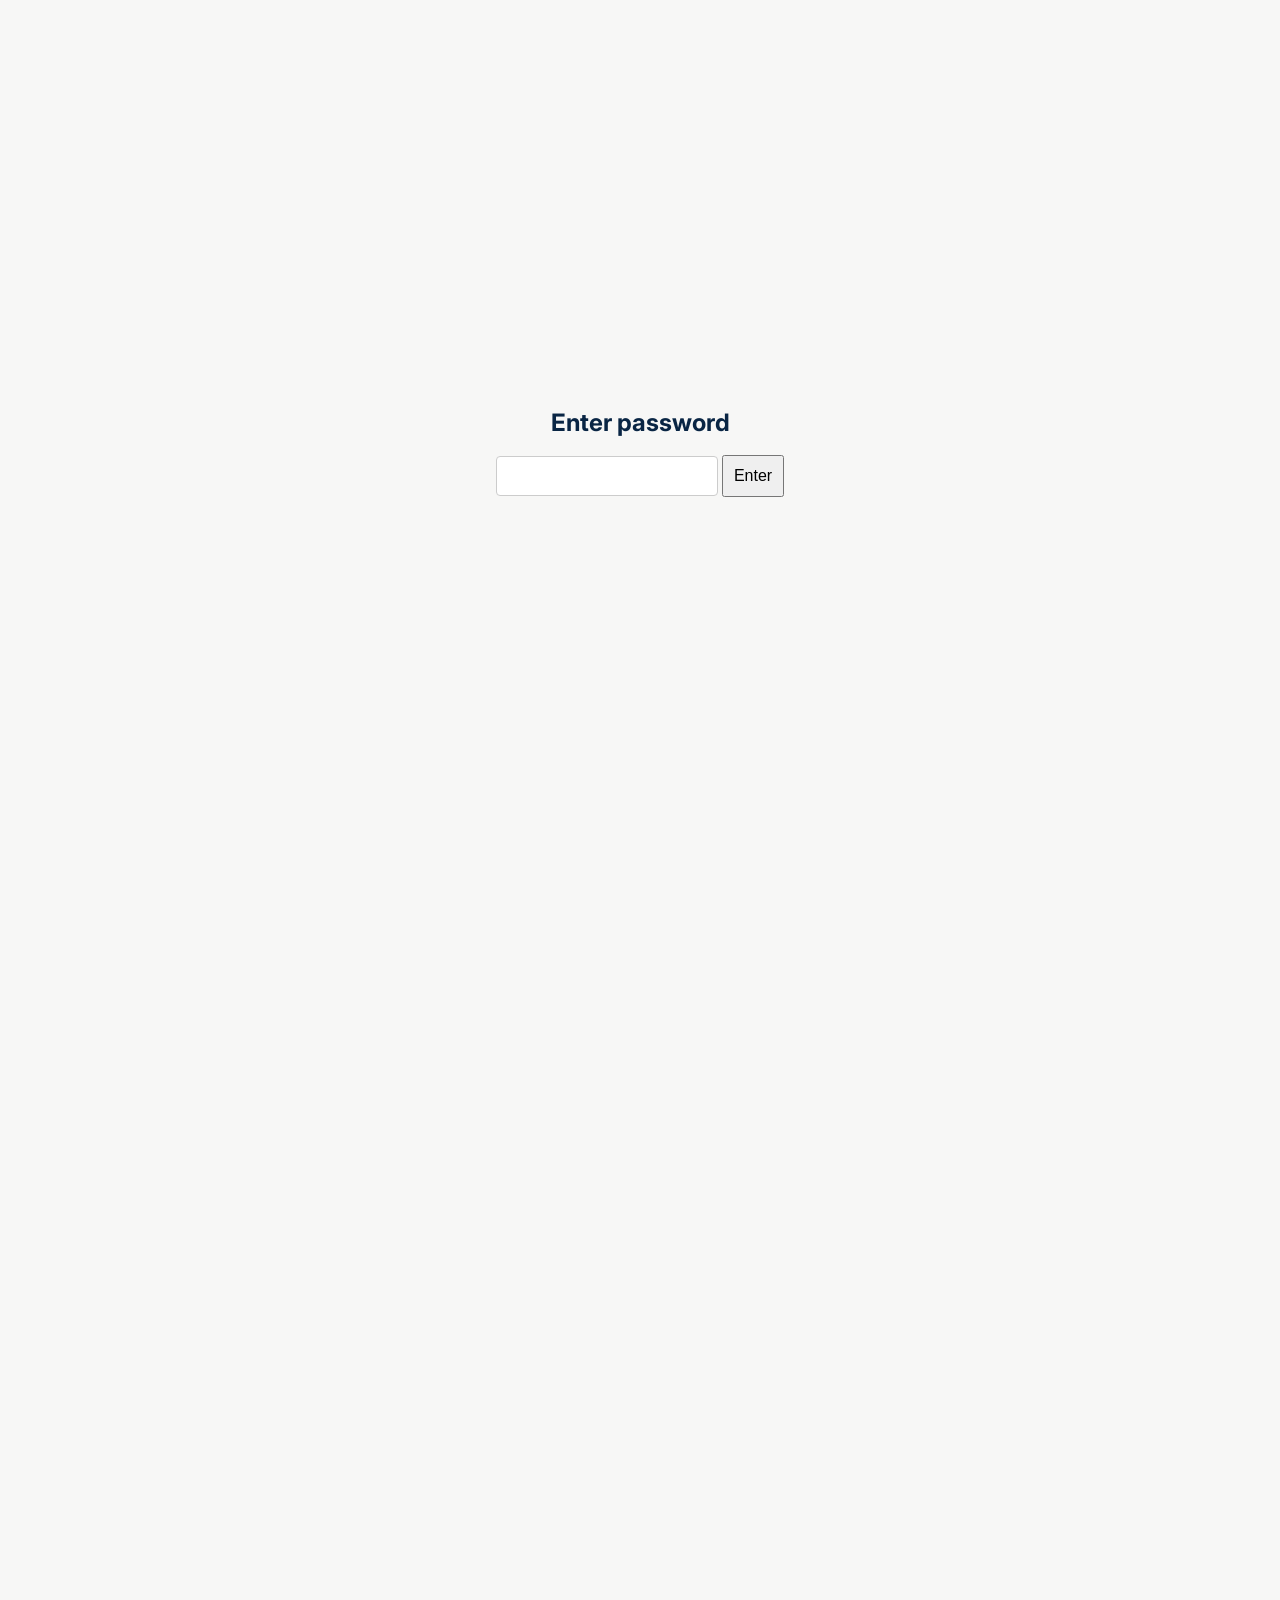
==== commit 20d9bb6f: "Fix Lukas's team photo: the old avatar URL now returns 404 His site moved from luk-s.github.io to lu" ====
--- a/index.html
+++ b/index.html
@@ -713,7 +713,7 @@
           <div class="team-member">
             <a href="https://luk-s.github.io" target="_blank" rel="noopener noreferrer"><img
               class="team-member__photo"
-              src="https://luk-s.github.io/author/lukas-fluri/avatar_hu4356430692725253010.png"
+              src="img/team/lukas-fluri.jpg"
               alt="Lukas Fluri"
               loading="lazy"
             /></a>
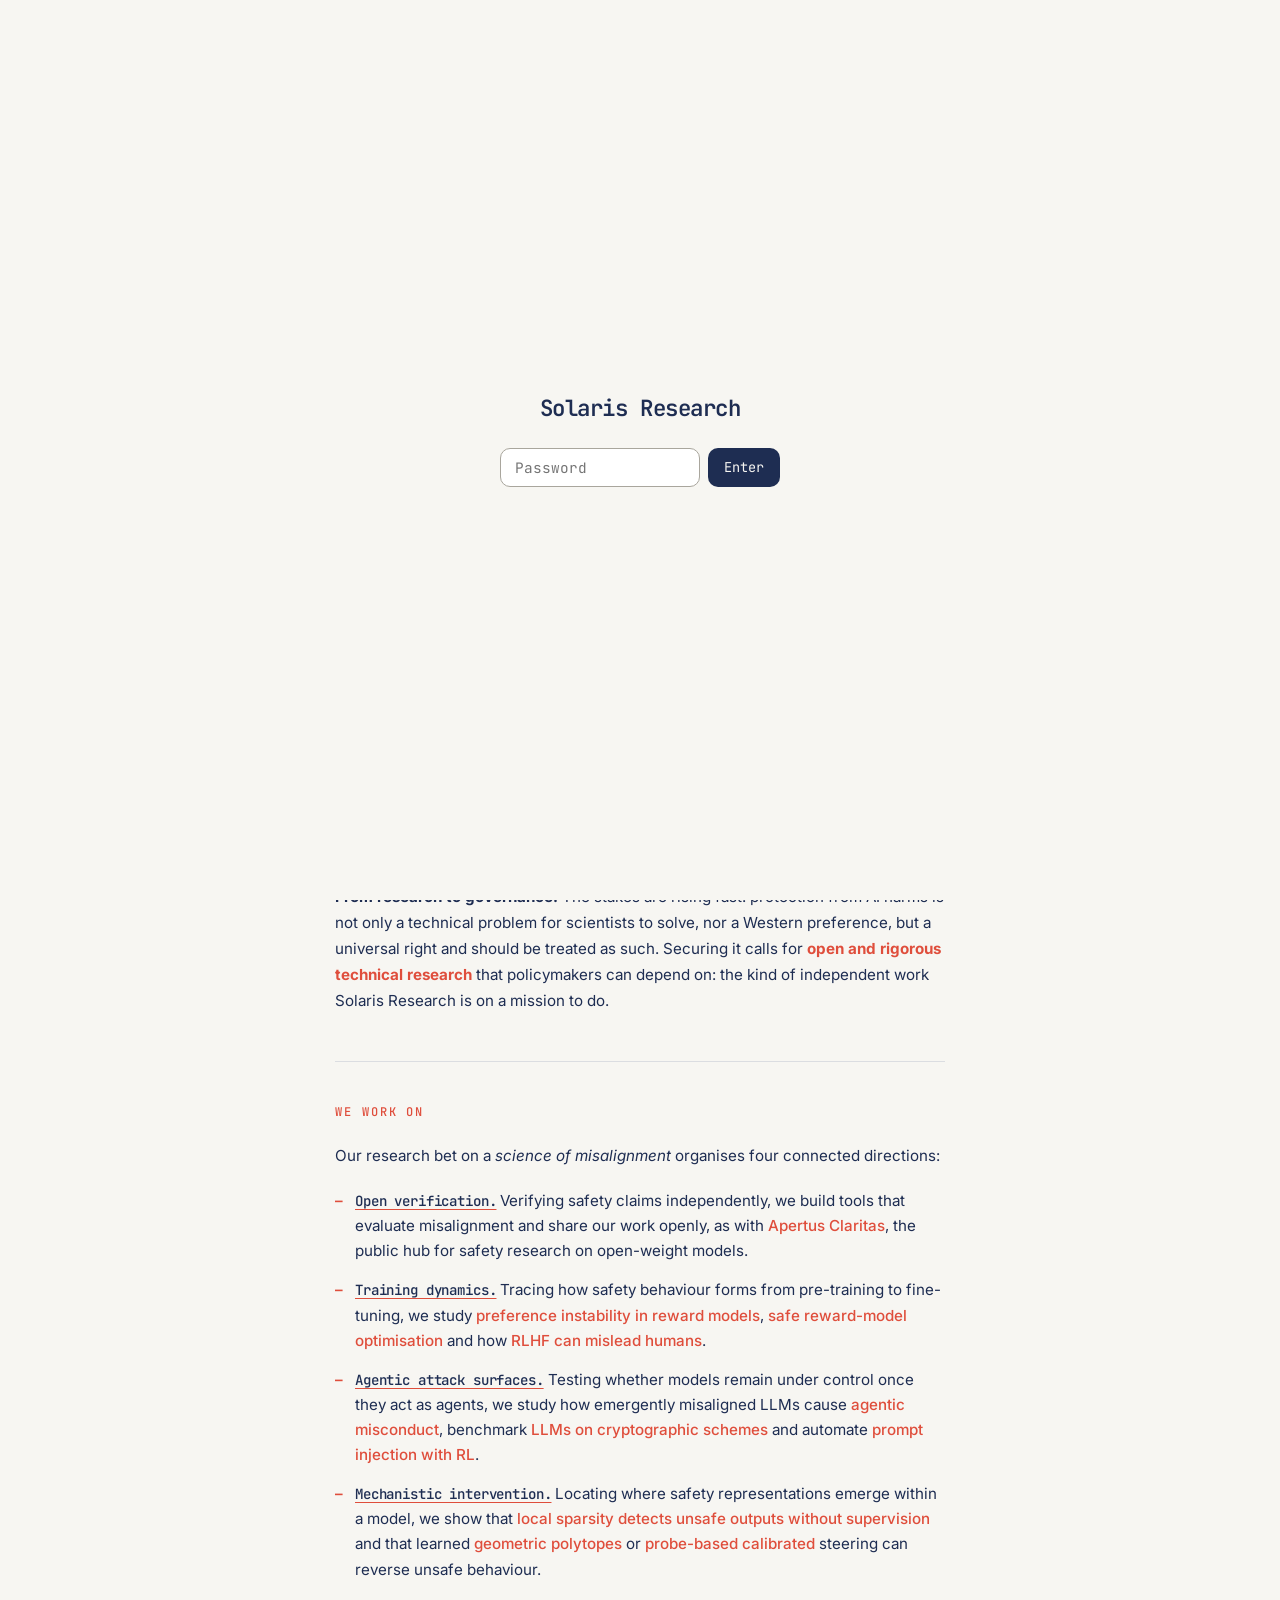
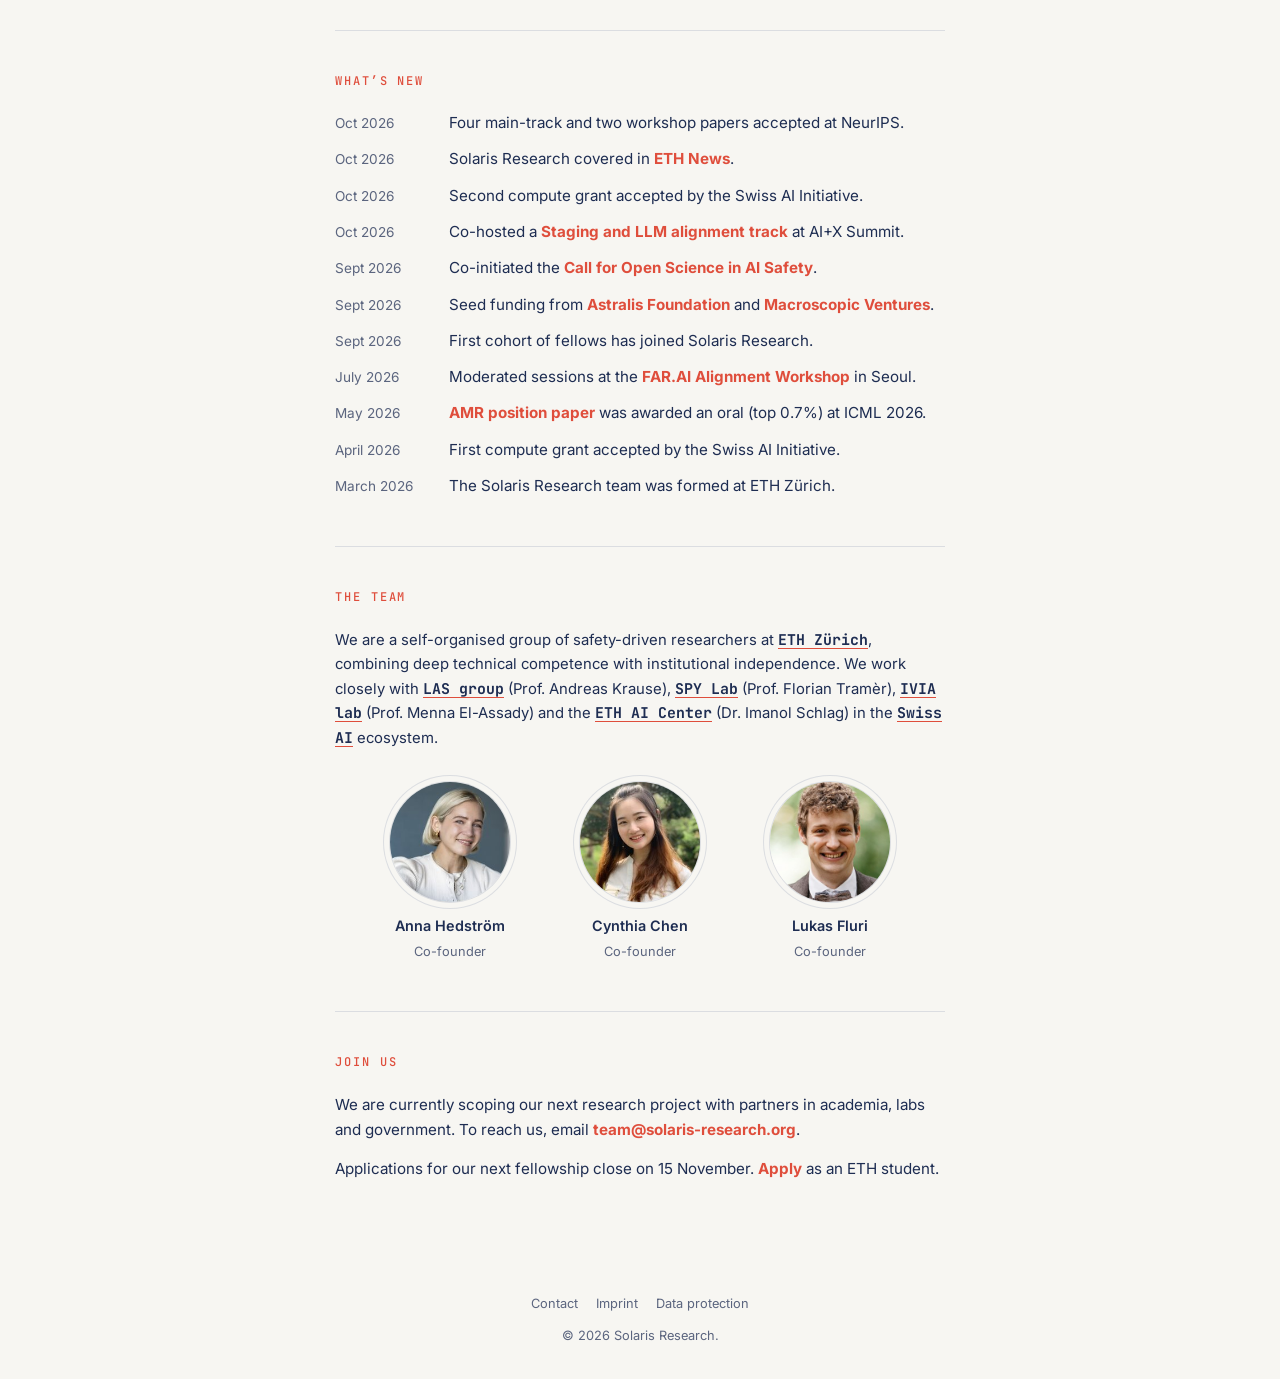
==== commit 65c1f1ec: "website update" ====
--- a/index.html
+++ b/index.html
@@ -6,15 +6,15 @@
     <title>Solaris Research</title>
     <meta
       name="description"
-      content="Solaris Research studies the safety properties of frontier AI systems. By researchers at ETH Zurich."
+      content="Solaris Research develops the science to verify safety claims about frontier AI. Led by researchers at ETH Zurich."
     />
     <link rel="preconnect" href="https://fonts.googleapis.com" />
     <link rel="preconnect" href="https://fonts.gstatic.com" crossorigin />
     <link
-      href="https://fonts.googleapis.com/css2?family=Inter:wght@400;500;600&family=JetBrains+Mono:wght@400;500;600&display=swap"
+      href="https://fonts.googleapis.com/css2?family=Inter:wght@400;500;600&family=Newsreader:opsz,wght@6..72,400;6..72,500&family=JetBrains+Mono:wght@400;500;600&display=swap"
       rel="stylesheet"
     />
-    <link rel="icon" type="image/png" href="sr_logo.png" />
+    <link rel="icon" href="data:," />
     <style>
       *,
       *::before,
@@ -220,6 +220,24 @@
         text-underline-offset: 3px;
       }
 
+      .work-list a {
+        color: var(--accent);
+        text-decoration: none;
+        transition: color 0.2s ease;
+      }
+
+      .work-list a:hover {
+        color: var(--accent-hover);
+      }
+
+      .work-list li a strong {
+        font-family: var(--font);
+        font-size: inherit;
+        font-weight: 500;
+        letter-spacing: normal;
+        text-decoration: none;
+      }
+
       /* ── Team ── */
       .team-section {
         margin-top: 48px;
@@ -247,8 +265,9 @@
         height: 120px;
         border-radius: 50%;
         object-fit: cover;
-        margin-bottom: 12px;
+        margin: 0 auto 12px;
         background: var(--bg-alt);
+        display: block;
       }
 
       .team-member__name {
@@ -276,6 +295,30 @@
         font-size: 0.93rem;
         line-height: 1.65;
         color: var(--text);
+        margin-bottom: 32px;
+      }
+
+      .section-divider {
+        margin-top: 3rem;
+        margin-bottom: 2rem;
+        border: none;
+        border-top: 1px solid rgba(47, 38, 32, 0.1);
+      }
+
+      .mentors-section {
+        margin-top: 48px;
+        padding-top: 40px;
+        border-top: 1px solid var(--border);
+        opacity: 0;
+        animation: fadeIn 0.8s ease 0.7s forwards;
+      }
+
+      .mentors-subtitle {
+        font-size: 0.9rem;
+        color: var(--text-secondary);
+        margin-top: 0.5rem;
+        margin-bottom: 2rem;
+        width: 100%;
       }
 
       .team-collab a {
@@ -290,6 +333,28 @@
 
       .team-collab a:hover {
         color: var(--accent-hover);
+      }
+
+      .team-section .team-member > a:first-child {
+        display: block;
+        width: 120px;
+        height: 120px;
+        margin: 0 auto 12px;
+        border-radius: 50%;
+        overflow: hidden;
+      }
+
+      .team-section .team-member > a:first-child .team-member__photo {
+        margin: 0;
+        transform: scale(1.12);
+        object-position: center 30%;
+      }
+
+      @media (max-width: 600px) {
+        .team-section .team-member > a:first-child {
+          width: 100px;
+          height: 100px;
+        }
       }
 
       /* ── What's new ── */
@@ -491,8 +556,7 @@
       }
 
       @keyframes decorDrift {
-        0%   { opacity: 0; transform: translateY(0); }
-        5%   { opacity: var(--d-opacity, 0.2); }
+        0%   { opacity: var(--d-opacity, 0.2); transform: translateY(0); }
         90%  { opacity: var(--d-opacity, 0.2); }
         100% { opacity: 0; transform: translateY(-30vh); }
       }
@@ -551,17 +615,73 @@
         }
         
       }
+
+      /* ── Design A: Solaris ocean / Alpine relief ── */
+      :root {
+        --bg: #f7f6f2;
+        --bg-alt: #eeede8;
+        --text: #1e2d52;
+        --text-secondary: #1e2d52b8;
+        --accent: #df4e3c;
+        --accent-hover: #b93a2b;
+        --border: #3d528326;
+        --serif: "Newsreader", "Times New Roman", serif;
+      }
+      body { background: var(--bg); }
+      #field { position: fixed; inset: 0; z-index: 0; pointer-events: none; }
+      .page { position: relative; z-index: 1; }
+      .header { padding-top: 120px !important; }
+      .bg-decor { display: none; }
+      .header__eyebrow {
+        font-family: var(--font-mono);
+        font-size: 0.68rem;
+        letter-spacing: 0.04em;
+        color: var(--text-secondary);
+        margin-bottom: 18px;
+        opacity: 0;
+        animation: fadeIn 0.8s ease 0s forwards;
+      }
+      .header__name { font-family: var(--serif); font-weight: 400; font-size: 3rem; letter-spacing: -0.035em; line-height: 1.05; }
+      .header__tagline { font-family: var(--font-mono); font-size: 0.88rem; font-weight: 500; letter-spacing: -0.01em; color: #1e2d5285; margin-top: 12px; }
+      .body .intro { font-family: var(--serif); font-size: 1.2rem; font-weight: 400; line-height: 1.5; letter-spacing: -0.01em; }
+      .body .brand { font-family: var(--serif); font-weight: 500; letter-spacing: -0.01em; }
+      .section-heading { color: var(--accent); letter-spacing: 0.16em; }
+      .team-section .team-member > a:first-child { box-shadow: 0 0 0 1px var(--border), 0 0 0 6px var(--bg), 0 0 0 7px var(--border); }
+      .field-legend {
+        position: fixed; left: 20px; bottom: 18px; z-index: 1;
+        font-family: var(--font-mono); font-size: 0.66rem; letter-spacing: 0.04em;
+        color: var(--text-secondary); line-height: 1.7; pointer-events: none;
+        opacity: 0; animation: fadeIn 1s ease 2.2s forwards;
+      }
+      .field-legend i { display: inline-block; width: 18px; height: 0; vertical-align: middle; margin-right: 8px; border-top: 1.5px solid var(--text); }
+      .field-legend i.b { border-top: 1px solid #2c5fa8; width: 8px; margin-right: 2px; }
+      .field-legend i.r { border-top: 1px solid #df4e3c; width: 8px; }
+      @media (max-width: 900px) { .field-legend { display: none; } }
+      @media (max-width: 600px) { .header__name { font-size: 2.3rem; } .header { padding-top: 72px !important; } }
+      .header__mark { display: block; width: 56px; height: auto; margin: 0 auto 18px; opacity: 0; animation: fadeIn 0.8s ease 0s forwards; }
+      #gate { position: fixed; inset: 0; z-index: 100; background: var(--bg); display: flex; align-items: center; justify-content: center; padding: 24px; }
+      #gate[hidden] { display: none; }
+      .gate__form { text-align: center; font-family: var(--font-mono); }
+      .gate__title { font-size: 1.4rem; font-weight: 600; letter-spacing: -0.02em; color: var(--text); margin-bottom: 20px; }
+      .gate__row { display: flex; gap: 8px; justify-content: center; }
+      .gate__form input { font: 0.9rem var(--font-mono); padding: 9px 14px; border: 1px solid #d9d7d0; background: #fff; color: var(--text); border-radius: 10px; width: 200px; outline: none; }
+      .gate__form input:focus { border-color: #a9a69d; box-shadow: none; }
+      .gate__form button { font: 0.85rem var(--font-mono); padding: 9px 16px; border: 0; background: var(--text); color: var(--bg); border-radius: 10px; cursor: pointer; }
+      .gate__error { margin-top: 12px; font-size: 0.75rem; color: var(--accent); min-height: 1em; }
     </style>
   </head>
   <body>
-    <div id="gate" style="position:fixed;inset:0;background:#f7f7f6;display:flex;align-items:center;justify-content:center;z-index:9999;">
-  <div style="text-align:center;">
-    <h2 style="margin-bottom:12px;">Enter password</h2>
-    <input id="pw" type="password" style="padding:10px;font-size:16px;border-radius:4px;border:1px solid #ccc;">
-    <button onclick="check()" style="padding:10px;font-size:16px;">Enter</button>
-  </div>
-</div>
-    <div class="bg-decor" id="bg-decor"></div>
+    <div id="gate">
+      <form class="gate__form" id="gateForm">
+        <p class="gate__title">Solaris Research</p>
+        <div class="gate__row">
+          <input id="pw" type="password" aria-label="Password" placeholder="Password" autocomplete="current-password" />
+          <button type="submit">Enter</button>
+        </div>
+        <p class="gate__error" id="gateError" aria-live="polite"></p>
+      </form>
+    </div>
+    <canvas id="field" aria-hidden="true"></canvas>
     <div class="page">
       <!--
       <div class="eth-bar">
@@ -584,88 +704,105 @@
       <!-- ── Mission ── -->
       <main class="body">
         <p class="intro">
-          <span class="brand">Solaris Research</span> is a technical AI safety initiative by researchers at <a href="https://ethz.ch/en.html" target="_blank" rel="noopener noreferrer"><strong>ETH Z&uuml;rich</strong></a>. We build the science to detect, understand and prevent failures in frontier models: independent, open safety science the world can rely on.
+          <span class="brand">Solaris Research</span> is a technical AI safety research non-profit by researchers at <a href="https://ethz.ch/en.html" target="_blank" rel="noopener noreferrer"><strong>ETH&nbsp;Z&uuml;rich</strong></a>. We build the science to detect, understand and prevent failures in frontier models: independent, open safety science the world can rely on.
         </p>
 
         <div class="divider--full"></div>
 
         <p>
-          Frontier models are deployed in new contexts at massive scale<sup><a href="https://epoch.ai/data/ai-companies?view=graph&tab=usage" target="_blank" rel="noopener noreferrer" title="Epoch AI — usage data on frontier AI companies">1</a></sup>, yet we have almost no science for how risk profiles shift as models undergo continuous narrow fine-tuning, or are put in harnesses, post-release. 
-          We study this gap with a concrete research bet: emergent misalignment such as deception, sycophancy and evaluation awareness leave latent low-dimensional traces inside models, allowing not only for mechanistic reversal but also scaling-law prediction from training dynamics.
+          A safety claim is a statement about an AI system across a <em>space of conditions</em>: architecture, scale, inference budget, tools and deployment harness. While most harms from AI arise from large closed models released as agents at massive scale<sup><a href="https://en.wikipedia.org/wiki/OpenAI_rogue_agent_breach_of_Hugging_Face" target="_blank" rel="noopener noreferrer" title="OpenAI rogue agent breach of Hugging Face">1</a></sup>, most scientific evidence is collected at one point in that space: on small dense open models in single chat conversations. As such, we have almost no understanding of how a model&rsquo;s risk profile shifts after release: under narrow fine-tuning, in long-context multi-turn interactions, inside a harness, or generally in RSI conditions<sup><a href="https://www.anthropic.com/institute/recursive-self-improvement" target="_blank" rel="noopener noreferrer" title="Recursive self-improvement">2</a></sup>.
         </p>
 
         <p>
-          In our recent oral position paper at ICML 2026 (top 0.7%), <a href="https://openreview.net/pdf?id=2XifsoNIrs" target="_blank" rel="noopener noreferrer"><strong>Anthropomorphic Misalignment Research Needs Stronger Evidence</strong></a>, we show that many scientific claims on safety are not supported by sufficient evidence, proposing explicit evidence levels for grading how strong a claim truly is. <!--We prioritise explicit measurement design, sufficient scale and tests for alternative explanations with intervention-based validation. The research questions are narrow; the stakes are not.
+          Resources to mitigate the thousands of documented AI harms<sup><a href="https://incidentdatabase.ai/" target="_blank" rel="noopener noreferrer" title="AI Incident Database">3</a></sup> are finite and scientists need to do what they can to support policymakers in deciding which threats to prioritise. Our ICML 2026 oral position paper (top 0.7%), <a href="https://openreview.net/pdf?id=2XifsoNIrs" target="_blank" rel="noopener noreferrer"><strong>Anthropomorphic Misalignment Research Needs Stronger Evidence</strong></a>, provides a calibration to grade misalignment claims by strength of evidence. It is a first step towards building a <em>science of misalignment</em> where anthropomorphic claims, for example on deception and scheming, are weighed by causal support, not by alarm.
         </p>
 
-        <p>-->
-          Our wider work spans theory and practice: theoretical results on
-          <a href="https://drive.google.com/file/d/1JolS_i4IEV5chE6EbTCdwvyz17K8ifpj/view?usp=sharing" target="_blank" rel="noopener noreferrer"><strong>LLM safety being low-dimensional</strong></a>, practical red-teaming on
-          <a href="https://arxiv.org/pdf/2602.05746" target="_blank" rel="noopener noreferrer"><strong>prompt injection</strong></a>, 
-          <a href="https://arxiv.org/pdf/2505.24445" target="_blank" rel="noopener noreferrer"><strong>geometric polytope-</strong></a> and
-          <a href="https://openreview.net/pdf?id=fUCPq5RvmH" target="_blank" rel="noopener noreferrer"><strong>probe-based steering</strong></a>, reproducible analysis of
-          <a href="https://lukas-fluri.com/papers/safe-reward-model-optimization/" target="_blank" rel="noopener noreferrer"><strong>reward-model optimisation</strong></a> and <a href="https://iclr-blogposts.github.io/2026/blog/2026/mislead-lm/" target="_blank" rel="noopener noreferrer"><strong>RLHF misleading humans</strong></a>, 
-          <a href="https://arxiv.org/abs/2607.18538" target="_blank" rel="noopener noreferrer"><strong>benchmarks for cryptographic schemes</strong></a>, 
-          and evaluation with <a href="https://openreview.net/pdf?id=ukLxqA8zXj" target="_blank" rel="noopener noreferrer"><strong>differential pullback</strong></a>. We develop and release
-          <a href="https://github.com/understandable-machine-intelligence-lab/Quantus" target="_blank" rel="noopener noreferrer"><strong>open-source software</strong></a> and run
-          <a href="https://apertus-claritas.org/" target="_blank" rel="noopener noreferrer"><strong>Apertus Claritas</strong></a>, the public hub for safety research on open-weight models.
+        <p>
+          <b>From research to governance.</b> The stakes are rising fast: protection from AI harms is not only a technical problem for scientists to solve, nor a Western preference, but a universal right and should be treated as such. Securing it calls for <a href="https://make-safety-open.github.io/" target="_blank" rel="noopener noreferrer"><strong>open and rigorous technical research</strong></a> that policymakers can depend on: the kind of independent work Solaris Research is on a mission to do.
         </p>
 
-        <p>
-          <b>From evidence to governance.</b> Frontier safety is not only a technical problem for science to solve, nor a Western preference, but a universal right, and should be treated as such. Securing it calls for technical governance grounded in open, neutral and reproducible research; the kind of independent work we are on a mission to do.</p>
-        </p>
+        <!-- <p style="color:#9aa3ad;">
+          We study this gap with a concrete research bet: emergent misalignment such as deception, sycophancy and evaluation awareness leaves latent low-dimensional traces inside models. These traces allow not only mechanistic reversal but also scaling-law prediction from training dynamics.
+        </p> -->
       </main>
 
       <!-- ── We work on ── -->
       <section class="work-section">
         <h2 class="section-heading">We work on</h2>
-        <p style="font-size:0.95rem;line-height:1.65;margin-bottom:20px;color:var(--text);">
-          Our research bet organises five connected directions:
-        </p>
+        <p style="font-size:0.95rem;line-height:1.65;margin-bottom:20px;color:var(--text);">Our research bet on a <em>science of misalignment</em> organises four connected directions:</p>
         <ul class="work-list">
           <li>
-            <strong>Misalignment science.</strong> How safety-relevant
-            representations form and degrade across pretraining, fine-tuning,
-            and post-deployment adaptation stages
-          </li>
-          <li>
-            <strong>Active mechanistic interpretability.</strong> Steering
-            vectors, circuit analysis and probe-guided detection employed proactively as interventions while
-            training
-          </li>
-            <li>
-            <strong>Open benchmarks &amp; evaluations.</strong> Tools, datasets,
-            and reproducible benchmarks on emergent misalignment so other researchers can build on them
-
-          </li>
-          <li>
-            <strong>Adversarial robustness &amp; security.</strong> Red-teaming,
-            prompt injection and the security properties of models under attack
-            and in deployment
-          </li>
-          <li>
-            <strong>Harness safety.</strong> How tool calling, memory and multi-agent coordination in harness systems compound anthropomorphised misalignment risks
-
-
+            <strong>Open verification.</strong> Verifying safety claims independently, we build tools that evaluate misalignment and share our work openly, as with <a href="https://apertus-claritas.org/" target="_blank" rel="noopener noreferrer"><strong>Apertus Claritas</strong></a>, the public hub for safety research on open-weight models.
+          </li>
+          <li>
+            <strong>Training dynamics.</strong> Tracing how safety behaviour forms from pre-training to fine-tuning, we study <a href="https://arxiv.org/abs/2605.16339" target="_blank" rel="noopener noreferrer"><strong>preference instability in reward models</strong></a>, <a href="https://lukas-fluri.com/papers/safe-reward-model-optimization/" target="_blank" rel="noopener noreferrer"><strong>safe reward-model optimisation</strong></a> and how <a href="https://iclr-blogposts.github.io/2026/blog/2026/mislead-lm/" target="_blank" rel="noopener noreferrer"><strong>RLHF can mislead humans</strong></a>.
+          </li>
+          <li>
+            <strong>Agentic attack surfaces.</strong> Testing whether models remain under control once they act as agents, we study how emergently misaligned LLMs cause <a href="https://arxiv.org/abs/2610.15961" target="_blank" rel="noopener noreferrer"><strong>agentic misconduct</strong></a>, benchmark <a href="https://arxiv.org/abs/2607.18538" target="_blank" rel="noopener noreferrer"><strong>LLMs on cryptographic schemes</strong></a> and automate <a href="https://arxiv.org/pdf/2602.05746" target="_blank" rel="noopener noreferrer"><strong>prompt injection with RL</strong></a>.
+          </li>
+          <li>
+            <strong>Mechanistic intervention.</strong> Locating where safety representations emerge within a model, we show that <a href="https://arxiv.org/abs/2609.20129" target="_blank" rel="noopener noreferrer"><strong>local sparsity detects unsafe outputs without supervision</strong></a> and that learned <a href="https://arxiv.org/abs/2505.24445" target="_blank" rel="noopener noreferrer"><strong>geometric polytopes</strong></a> or <a href="https://openreview.net/pdf?id=fUCPq5RvmH" target="_blank" rel="noopener noreferrer"><strong>probe-based calibrated</strong></a> steering can reverse unsafe behaviour.
           </li>
         </ul>
+        <!-- previous three bets kept for reference:
+<p style="font-size:0.95rem;line-height:1.65;margin-bottom:20px;color:var(-text);">Our research bet organises three connected directions:</p>
+        <ul class="work-list">
+          <li>
+            <strong>Science of misalignment.</strong> When is a claim that a model deceives or has intent supported by evidence? We define evidence levels and test whether they transfer from small open models to frontier systems.
+          </li>
+          <li>
+            <strong>Agentic safety and security.</strong> Safety measured on a bare model may not survive tools, memory and other agents. We study verified harnesses, prompt injection and data poisoning.
+          </li>
+          <li>
+            <strong>Technical governance and verification.</strong> Safety evidence that excludes Chinese models and researchers cannot support an international agreement. We build evaluations that Beijing, Washington and Brussels can each rerun and contest.
+          </li>
+        </ul>
+        -->
       </section>
 
       <!-- ── What's new ── -->
       <section id="news" class="news-section">
         <h2 class="section-heading">What&rsquo;s new</h2>
         <ul class="news-list">
-          <!--<li>
-            <span class="news-date">May 2026</span>
-            <a href="https://www.linkedin.com/posts/anthropic-eth-zurich-ai-sprint-yesterday-ugcPost-7473845761894461441-gAb6/?utm_source=share&utm_medium=member_desktop&rcm=ACoAAA5-hoIBwtopyQ0XfYDdFEy2zlOvmK1gt0U" target="_blank" rel="noopener noreferrer"><strong>Anthropic hackathon</strong></a> at the ETH AI Center.
-          </li>-->
+          <li>
+            <span class="news-date">Oct 2026</span>
+            Four main-track and two workshop papers accepted at NeurIPS.
+          </li>
+          <li>
+            <span class="news-date">Oct 2026</span>
+            Solaris Research covered in <a href="https://ethz.ch/en/news-and-events/eth-news/news/2026/09/with-ai-we-often-confuse-behaviour-with-intention.html" target="_blank" rel="noopener noreferrer"><strong>ETH News</strong></a>.
+          </li>
+          <li>
+            <span class="news-date">Oct 2026</span>
+            Second compute grant accepted by the Swiss AI Initiative.
+          </li>
+          <li>
+            <span class="news-date">Oct 2026</span>
+            Co-hosted a <a href="https://www.plusx.ai/2026-sessions-list/staging-%C3%97-misalignment-science%3A-when%2C-where-and-how-safety-enters-llm-training" target="_blank" rel="noopener noreferrer"><strong>Staging and LLM alignment track</strong></a> at AI+X Summit.
+          </li>
+          <li>
+            <span class="news-date">Sept 2026</span>
+            Co-initiated the <a href="https://make-safety-open.github.io/" target="_blank" rel="noopener noreferrer"><strong>Call for Open Science in AI Safety</strong></a>.
+          </li>
+          <li>
+            <span class="news-date">Sept 2026</span>
+            Seed funding from <a href="https://astralisfoundation.org/" target="_blank" rel="noopener noreferrer"><strong>Astralis Foundation</strong></a> and <a href="https://www.macroscopicventures.com/" target="_blank" rel="noopener noreferrer"><strong>Macroscopic Ventures</strong></a>.
+          </li>
+          <li>
+            <span class="news-date">Sept 2026</span>
+            First cohort of fellows has joined Solaris Research.
+          </li>
+          <li>
+            <span class="news-date">July 2026</span>
+            Moderated sessions at the <a href="https://www.far.ai/events/seoul-alignment-workshop-2026" target="_blank" rel="noopener noreferrer"><strong>FAR.AI Alignment Workshop</strong></a> in Seoul.
+          </li>
           <li>
             <span class="news-date">May 2026</span>
             <a href="https://openreview.net/pdf?id=2XifsoNIrs" target="_blank" rel="noopener noreferrer"><strong>AMR position paper</strong></a> was awarded an oral (top 0.7%) at ICML 2026.
           </li>
           <li>
             <span class="news-date">April 2026</span>
-            Compute grant was accepted by the Swiss AI Initiative.
+            First compute grant accepted by the Swiss AI Initiative.
           </li>
           <li>
             <span class="news-date">March 2026</span>
@@ -677,86 +814,104 @@
       <!-- ── Team ── -->
       <section class="team-section">
         <h2 class="section-heading">The team</h2>
+        <p class="team-collab">
+          We are a self-organised group of safety-driven researchers at <a href="https://ethz.ch/en.html" target="_blank" rel="noopener noreferrer"><strong>ETH Z&uuml;rich</strong></a>, combining deep technical competence with institutional independence. We work closely with
+          <a href="https://las.inf.ethz.ch/" target="_blank" rel="noopener noreferrer"><strong>LAS group</strong></a> (Prof. Andreas Krause),
+          <a href="https://www.spylab.ai/" target="_blank" rel="noopener noreferrer"><strong>SPY Lab</strong></a> (Prof. Florian Tram&egrave;r),
+          <a href="https://ivia.inf.ethz.ch/" target="_blank" rel="noopener noreferrer"><strong>IVIA lab</strong></a> (Prof. Menna El-Assady) and the <a href="https://ai.ethz.ch/" target="_blank" rel="noopener noreferrer"><strong>ETH AI Center</strong></a> (Dr. Imanol Schlag) in the
+          <a href="https://www.swiss-ai.org/" target="_blank" rel="noopener noreferrer"><strong>Swiss AI</strong></a> ecosystem.
+        </p>
         <div class="team-grid">
-          <p class="team-collab">
-          We are a self-organised group of safety-driven researchers at <a href="https://ethz.ch/en.html" target="_blank" rel="noopener noreferrer">ETH Z&uuml;rich</a>, combining deep technical competence with institutional independence. 
-          We work closely with
-          <a href="https://las.inf.ethz.ch/" target="_blank" rel="noopener noreferrer">LAS group</a> (Prof. Andreas Krause),
-          <a href="https://ivia.inf.ethz.ch/" target="_blank" rel="noopener noreferrer">IVIA lab</a> (Prof. Menna El-Assady),
-          <a href="https://www.spylab.ai/" target="_blank" rel="noopener noreferrer">SPY Lab</a> (Prof. Florian Tramèr), <a href="https://ai.ethz.ch/" target="_blank" rel="noopener noreferrer">ETH AI Center</a> (Dr. Imanol Schlag) in the
-          <a href="https://www.swiss-ai.org/" target="_blank" rel="noopener noreferrer">Swiss AI</a> ecosystem.
-        </p>
           <div class="team-member">
             <a href="https://annahedstroem.com" target="_blank" rel="noopener noreferrer"><img
               class="team-member__photo"
-              src="https://annahedstroem.com/assets/profile.png"
+              src="img/anna.jpg"
               alt="Anna Hedstr&ouml;m"
               loading="lazy"
             /></a>
             <p class="team-member__name">
               <a href="https://annahedstroem.com" target="_blank" rel="noopener noreferrer">Anna Hedstr&ouml;m</a>
             </p>
-            <p class="team-member__role">Core team</p>
+            <p class="team-member__role">Co-founder</p>
           </div>
           <div class="team-member">
             <a href="https://www.xccyn.com" target="_blank" rel="noopener noreferrer"><img
               class="team-member__photo"
-              src="https://www.xccyn.com/author/xin-chen-cynthia/avatar_hudfbcb52b115b74508941974336b7302d_1394505_270x270_fill_q90_lanczos_center.jpg"
+              src="img/cynthia.jpg"
               alt="Cynthia Chen"
               loading="lazy"
             /></a>
             <p class="team-member__name">
               <a href="https://www.xccyn.com" target="_blank" rel="noopener noreferrer">Cynthia Chen</a>
             </p>
-            <p class="team-member__role">Core team</p>
+            <p class="team-member__role">Co-founder</p>
           </div>
           <div class="team-member">
-            <a href="https://luk-s.github.io" target="_blank" rel="noopener noreferrer"><img
+            <a href="https://lukas-fluri.com" target="_blank" rel="noopener noreferrer"><img
               class="team-member__photo"
               src="img/team/lukas-fluri.jpg"
               alt="Lukas Fluri"
               loading="lazy"
             /></a>
             <p class="team-member__name">
-              <a href="https://luk-s.github.io" target="_blank" rel="noopener noreferrer">Lukas Fluri</a>
+              <a href="https://lukas-fluri.com" target="_blank" rel="noopener noreferrer">Lukas Fluri</a>
             </p>
-            <p class="team-member__role">Core team</p>
+            <p class="team-member__role">Co-founder</p>
           </div>
         </div>
       </section>
 
-      <!-- ── Work with us ── -->
+      <!-- ── Mentors ── -->
+      <!--
+      <section class="mentors-section">
+        <h2 class="section-heading">The Mentors</h2>
+        <p class="mentors-subtitle">Guided by world-leading safety and alignment researchers.</p>
+        <div class="team-grid">
+          <div class="team-member">
+            <div class="team-member__photo" style="background-color: #d3d3d3;"></div>
+            <p class="team-member__name">Mentor 1</p>
+            <p class="team-member__role">FAR.ai</p>
+          </div>
+          <div class="team-member">
+            <div class="team-member__photo" style="background-color: #d3d3d3;"></div>
+            <p class="team-member__name">Mentor 2</p>
+            <p class="team-member__role">Goodfire</p>
+          </div>
+          <div class="team-member">
+            <div class="team-member__photo" style="background-color: #d3d3d3;"></div>
+            <p class="team-member__name">Mentor 3</p>
+            <p class="team-member__role">Anthropic</p>
+          </div>
+          <div class="team-member">
+            <div class="team-member__photo" style="background-color: #d3d3d3;"></div>
+            <p class="team-member__name">Mentor 4</p>
+            <p class="team-member__role">MIT</p>
+          </div>
+          <div class="team-member">
+            <div class="team-member__photo" style="background-color: #d3d3d3;"></div>
+            <p class="team-member__name">Mentor 5</p>
+            <p class="team-member__role">OpenAI</p>
+          </div>
+          <div class="team-member">
+            <div class="team-member__photo" style="background-color: #d3d3d3;"></div>
+            <p class="team-member__name">Mentor 6</p>
+            <p class="team-member__role">EleutherAI</p>
+          </div>
+        </div>
+      </section>
+      -->
+
+      <!-- ── Collaborate with us ── -->
       <section class="opps-section">
-        <h2 class="section-heading">Work with us</h2>
+        <h2 class="section-heading">Join us</h2>
         <p>
-          As frontier capability concentrates in a few labs, open models and neutral, evidence-first safety science have never mattered more.  We work with students, research labs and industry partners who share our commitment to reducing AI risk.
-          </p>
-          
-          <ul class="opps-list">
-  <li>
-    <strong>Student thesis, semester &amp; independent projects</strong>: work on impactful problems, co-supervised across ETH labs, with a path toward ML publication
-  </li>
-  <li>
-    <strong>Project collaborators</strong>: bring a clear safety question; we provide compute and co-mentorship across misalignment, evaluation and interpretability topics
-  </li>
-  <li>
-    <strong>Labs &amp; industry partners</strong>: if you deploy ML models in high-stakes settings and need safety audits after adaptation, collaborate with us
-  </li>
-</ul>
-<!--
-<p>
-          Get in touch <a class="mono" href="mailto:team@solaris-research.org">team@solaris-research.org</a>.
-          </p>
-        -->
-                  
+          We are currently scoping our next research project with partners in academia, labs and government. To reach us, email <a href="mailto:team@solaris-research.org"><strong>team@solaris-research.org</strong></a>.
+        </p>
+        <p>
+          Applications for our next fellowship close on 15 November. <a href="https://airtable.com/appDJ1cKS5kKF6WWz/pagTr12g1E0e5B6U1" target="_blank" rel="noopener noreferrer"><strong>Apply</strong></a> as an ETH student.
+        </p>
       </section>
-
-      <!-- ── Bottom links ── -->
-      <nav class="links">
-        <a href="https://airtable.com/appDJ1cKS5kKF6WWz/pagTr12g1E0e5B6U1" target="_blank" rel="noopener noreferrer">Apply as a student</a>
-        <a href="https://airtable.com/appDJ1cKS5kKF6WWz/pagXDsVRWBRNLYeyg/form" target="_blank" rel="noopener noreferrer">Collaborate with us</a>
-        <a href="contact.html">Contact</a>
-      </nav>
+      <!-- Work with us section and bottom links (Collaborate with us, Apply as a fellow) removed after Cynthia's review, 26 Oct 2026; see index_camera_ready_pre-cynthia.html -->
 
       <footer class="footer">
         <nav class="footer-nav" aria-label="Site information">
@@ -768,124 +923,119 @@
       </footer>
     </div>
   <script>
-  var els = '.header__name, .header__tagline, .divider, .body, .work-section, .team-section, .news-section, .opps-section, .links, .footer, .cta';
-
-  if (localStorage.getItem("auth") === "1") {
-    document.getElementById("gate").style.display = "none";
-  } else {
-    document.querySelectorAll(els).forEach(function(el) {
-      el.style.animation = 'none';
-      el.style.opacity = '0';
-    });
+(function () {
+  var cv = document.getElementById('field');
+  if (!cv || !cv.getContext) return;
+  var ctx = cv.getContext('2d');
+  var reduce = window.matchMedia && matchMedia('(prefers-reduced-motion: reduce)').matches;
+  var W, H, dpr;
+  var P = new Uint8Array(512);
+  (function () { var p = [], s = 20260; for (var i = 0; i < 256; i++) p[i] = i;
+    for (i = 255; i > 0; i--) { s = (s * 16807) % 2147483647; var j = s % (i + 1), t = p[i]; p[i] = p[j]; p[j] = t; }
+    for (i = 0; i < 512; i++) P[i] = p[i & 255]; })();
+  function fade(t) { return t * t * t * (t * (t * 6 - 15) + 10); }
+  function lerp(a, b, t) { return a + (b - a) * t; }
+  function grad(h, x, y, z) { h &= 15; var u = h < 8 ? x : y, v = h < 4 ? y : (h === 12 || h === 14 ? x : z); return ((h & 1) ? -u : u) + ((h & 2) ? -v : v); }
+  function noise(x, y, z) {
+    var X = Math.floor(x) & 255, Y = Math.floor(y) & 255, Z = Math.floor(z) & 255;
+    x -= Math.floor(x); y -= Math.floor(y); z -= Math.floor(z);
+    var u = fade(x), v = fade(y), w = fade(z);
+    var A = P[X] + Y, AA = P[A] + Z, AB = P[A + 1] + Z, B = P[X + 1] + Y, BA = P[B] + Z, BB = P[B + 1] + Z;
+    return lerp(lerp(lerp(grad(P[AA], x, y, z), grad(P[BA], x - 1, y, z), u), lerp(grad(P[AB], x, y - 1, z), grad(P[BB], x - 1, y - 1, z), u), v),
+      lerp(lerp(grad(P[AA + 1], x, y, z - 1), grad(P[BA + 1], x - 1, y, z - 1), u), lerp(grad(P[AB + 1], x, y - 1, z - 1), grad(P[BB + 1], x - 1, y - 1, z - 1), u), v), w);
   }
-
-  function unlock() {
-    document.getElementById("gate").style.display = "none";
-    document.querySelectorAll(els).forEach(function(el) {
-      el.style.animation = '';
-      el.style.opacity = '';
-      var a = el.style.animation;
-      el.style.animation = 'none';
-      el.offsetHeight;
-      el.style.animation = '';
-    });
+  function fbm(x, y, z) { return noise(x, y, z) + 0.5 * noise(2 * x + 5.2, 2 * y + 1.3, 1.4 * z) + 0.25 * noise(4 * x + 9.1, 4 * y + 7.7, 2 * z); }
+  function hash(i) { var x = Math.sin(i * 12.9898 + 78.233) * 43758.5453; return x - Math.floor(x); }
+  function smooth(a, b, x) { var t = Math.max(0, Math.min(1, (x - a) / (b - a))); return t * t * (3 - 2 * t); }
+  function calm(alpha) {
+    ctx.globalCompositeOperation = 'destination-out';
+    var cx = W / 2, half = W < 760 ? W : 360, edge = 200;
+    var gr = ctx.createLinearGradient(cx - half - edge, 0, cx + half + edge, 0), f = edge / (2 * half + 2 * edge);
+    var mid = 'rgba(0,0,0,' + alpha + ')';
+    gr.addColorStop(0, 'rgba(0,0,0,0)'); gr.addColorStop(f, mid); gr.addColorStop(1 - f, mid); gr.addColorStop(1, 'rgba(0,0,0,0)');
+    ctx.fillStyle = gr; ctx.fillRect(0, 0, W, H);
+    ctx.globalCompositeOperation = 'source-over';
   }
-
-  function check() {
-    if (document.getElementById("pw").value === "solaris2026") {
-      localStorage.setItem("auth", "1");
-      unlock();
-    } else {
-      alert("Wrong password");
+  var V = {};
+    // B · Clearing: understanding as a clearing in a field of unknowns (stipple)
+  var pts = [];
+  V.dt = 90;
+  V.resize = function () {
+    pts = []; var sp = W < 760 ? 7 : 6, n = 0;
+    for (var y = 0; y < H + sp; y += sp) for (var x = 0; x < W + sp; x += sp) { n++; pts.push(x + (hash(n) - 0.5) * sp, y + (hash(n + 7e4) - 0.5) * sp, hash(n + 3e5)); }
+  };
+  var cache = document.createElement('canvas'), cc = cache.getContext('2d'), lastC = -1e9, sy = 0, lastSy = -1;
+  window.addEventListener('scroll', function () { sy = window.scrollY || 0; }, { passive: true });
+  var revealStart = document.getElementById('gate') ? null : performance.now();
+  window.addEventListener('sr-unlock', function () { if (revealStart === null) revealStart = performance.now(); });
+  function revealAmt() { if (revealStart === null) return 0; var t = Math.min(1, (performance.now() - revealStart) / 7000); return t * t * (3 - 2 * t); }
+  V.draw = function (ms, intro) {
+    ctx.clearRect(0, 0, W, H);
+    var rv = revealAmt();
+    if (ms - lastC > (rv < 1 ? 110 : 350) || cache.width !== Math.round(W * dpr)) { lastC = ms; lastSy = sy; cache.width = Math.round(W * dpr); cache.height = Math.round(H * dpr); cc.setTransform(dpr, 0, 0, dpr, 0, 0); paint(cc, ms); }
+    ctx.globalAlpha = 1; ctx.setTransform(1, 0, 0, 1, 0, 0); ctx.drawImage(cache, 0, 0); ctx.setTransform(dpr, 0, 0, dpr, 0, 0); ctx.globalAlpha = 1;
+  };
+  function ridgedN(x, y, z) { var r = 1 - Math.abs(noise(x, y, z)); return r * r; }
+  function relief(x, y) { return 0.62 * ridgedN(x / 190, y / 150, 0.4) + 0.28 * ridgedN(x / 70, y / 55, 1.7) + 0.10 * ridgedN(x / 26, y / 20, 3.1); }
+  function paint(ctx, ms) { var intro = 1;
+    var z = ms * 0.00004, cx = W / 2, cy = H * 0.5, rx = Math.max(W < 760 ? W * 0.62 : 380, W * 0.3), ry = H * 0.62, s = 1 / 240;
+    ctx.fillStyle = 'rgba(61,82,131,' + (0.78 * intro).toFixed(3) + ')';
+    ctx.beginPath();
+    for (var i = 0; i < pts.length; i += 3) {
+      var x = pts[i], y = pts[i + 1], ex = (x - cx) / rx, ey = (y - cy) / ry;
+      var v, p;
+      if (W < 760) {
+        // phones: a frame that hugs the edges and gathers in the corners, leaving the text clear
+        var fx = Math.abs(x - cx) / (W * 0.5), fy = Math.abs(y - cy) / (H * 0.5);
+        v = Math.pow(Math.pow(fx, 6) + Math.pow(fy, 6), 1 / 6) + 0.10 * fbm(x * s * 1.6, y * s * 1.6, z) - 0.02 * Math.sin(ms * 0.00018);
+        p = Math.max(0.6 * smooth(0.95, 1.12, v), 0.85 * smooth(1.45, 1.9, fx + fy + 0.12 * fbm(x * s * 2, y * s * 2, z)));
+      } else {
+        v = Math.sqrt(ex * ex + ey * ey) + 0.38 * fbm(x * s, y * s, z) - 0.06 * Math.sin(ms * 0.00018);
+        p = smooth(0.92, 1.75, v);
+      }
+      // mountain relief: dots gather on the shaded faces of a ridged terrain, so peaks emerge without lines
+      var h0 = relief(x, y), hl = relief(x + 4, y - 4), shade = (hl - h0) * 9;
+      p *= 0.18 + 1.05 * smooth(-0.05, 0.25, shade) + 0.35 * smooth(0.55, 0.85, h0);
+      if (pts[i + 2] < p * p * revealAmt()) { var r = 0.55 + 0.75 * p; ctx.moveTo(x + r, y); ctx.arc(x, y, r, 0, 6.283); }
     }
+    ctx.fill();
   }
 
-  // Scattered dots + slowly spinning orbits — appear after 5s
-  setTimeout(function() {
-    var c = document.getElementById('bg-decor');
-    if (!c) return;
-
-    // Decorative dots
-    var dots = [
-      { x: 3,  y: 5,  s: 6,  color: '#df4e3c', op: 0.30, delay: 0,   dur: 70 },
-      { x: 94, y: 3,  s: 5,  color: '#092544', op: 0.20, delay: 0.3, dur: 65 },
-      { x: 7,  y: 25, s: 4,  color: '#092544', op: 0.25, delay: 0.6, dur: 80 },
-      { x: 96, y: 22, s: 7,  color: '#df4e3c', op: 0.28, delay: 0.2, dur: 55 },
-      { x: 2,  y: 48, s: 5,  color: '#df4e3c', op: 0.22, delay: 0.8, dur: 75 },
-      { x: 91, y: 50, s: 4,  color: '#092544', op: 0.30, delay: 0.5, dur: 60 },
-      { x: 11, y: 70, s: 3,  color: '#092544', op: 0.18, delay: 1.0, dur: 85 },
-      { x: 89, y: 75, s: 6,  color: '#df4e3c', op: 0.24, delay: 0.7, dur: 70 },
-      { x: 5,  y: 88, s: 4,  color: '#df4e3c', op: 0.16, delay: 1.2, dur: 90 },
-      { x: 97, y: 42, s: 3,  color: '#092544', op: 0.26, delay: 0.4, dur: 65 },
-      { x: 15, y: 12, s: 5,  color: '#df4e3c', op: 0.18, delay: 0.9, dur: 75 },
-      { x: 85, y: 88, s: 4,  color: '#092544', op: 0.20, delay: 1.1, dur: 80 },
-    ];
-
-    dots.forEach(function(d) {
-      var el = document.createElement('div');
-      el.className = 'decor-dot';
-      el.style.cssText =
-        'left:' + d.x + '%;top:' + d.y + '%;' +
-        'width:' + d.s + 'px;height:' + d.s + 'px;' +
-        'background:' + d.color + ';' +
-        '--d-opacity:' + d.op + ';' +
-        '--drift-dur:' + d.dur + 's;' +
-        'animation-delay:' + d.delay + 's;';
-      c.appendChild(el);
-    });
-
-    // Orbit systems — more of them, less transparent
-    var orbits = [
-      { x: 5,  y: 10, size: 30, color: '#df4e3c', op: 0.18, rings: 2, delay: 0.4, dur: 65 },
-      { x: 90, y: 8,  size: 24, color: '#092544', op: 0.15, rings: 2, delay: 0.2, dur: 70 },
-      { x: 3,  y: 30, size: 35, color: '#092544', op: 0.16, rings: 3, delay: 0.8, dur: 80 },
-      { x: 92, y: 28, size: 28, color: '#df4e3c', op: 0.14, rings: 2, delay: 0.6, dur: 60 },
-      { x: 7,  y: 50, size: 22, color: '#df4e3c', op: 0.17, rings: 2, delay: 1.0, dur: 75 },
-      { x: 88, y: 52, size: 38, color: '#092544', op: 0.13, rings: 3, delay: 0.5, dur: 85 },
-      { x: 4,  y: 72, size: 26, color: '#092544', op: 0.15, rings: 2, delay: 1.2, dur: 70 },
-      { x: 94, y: 68, size: 32, color: '#df4e3c', op: 0.12, rings: 2, delay: 0.9, dur: 60 },
-      { x: 14, y: 42, size: 20, color: '#df4e3c', op: 0.14, rings: 2, delay: 0.7, dur: 55 },
-      { x: 83, y: 85, size: 26, color: '#092544', op: 0.16, rings: 2, delay: 1.1, dur: 75 },
-    ];
-
-    orbits.forEach(function(o) {
-      var sys = document.createElement('div');
-      sys.className = 'decor-orbit';
-      sys.style.cssText =
-        'left:' + o.x + '%;top:' + o.y + '%;' +
-        'width:' + (o.size * 2.5) + 'px;height:' + (o.size * 2.5) + 'px;' +
-        '--d-opacity:' + o.op + ';' +
-        '--drift-dur:' + o.dur + 's;' +
-        'color:' + o.color + ';' +
-        'animation-delay:' + o.delay + 's;';
-
-      for (var i = 0; i < o.rings; i++) {
-        var ring = document.createElement('div');
-        ring.className = 'orbit-ring';
-        var r = o.size * (0.4 + i * 0.32);
-        var speed = 20 + Math.random() * 25;
-        var dir = i % 2 === 0 ? 'normal' : 'reverse';
-        ring.style.cssText =
-          'width:' + (r * 2) + 'px;height:' + (r * 2) + 'px;' +
-          'border-width:' + (1 + Math.random() * 0.5) + 'px;' +
-          'border-color:' + o.color + ';' +
-          'opacity:' + (0.5 + Math.random() * 0.3) + ';' +
-          'animation-duration:' + speed + 's;' +
-          'animation-direction:' + dir + ';';
-
-        var dot = document.createElement('div');
-        dot.className = 'ring-dot';
-        var ds = 2.5 + Math.random() * 1.5;
-        dot.style.cssText =
-          'width:' + ds + 'px;height:' + ds + 'px;' +
-          'top:-' + (ds / 2) + 'px;left:50%;margin-left:-' + (ds / 2) + 'px;';
-        ring.appendChild(dot);
-
-        sys.appendChild(ring);
-      }
-      c.appendChild(sys);
-    });
-  }, 5000);
+  function resize() {
+    dpr = Math.min(window.devicePixelRatio || 1, 2); W = window.innerWidth; H = window.innerHeight;
+    cv.width = Math.round(W * dpr); cv.height = Math.round(H * dpr); cv.style.width = W + 'px'; cv.style.height = H + 'px';
+    if (V.resize) V.resize();
+  }
+  var start = performance.now(), last = 0;
+  function loop(now) {
+    if (!reduce) requestAnimationFrame(loop);
+    if (!reduce && now - last < (V.dt || 80)) return;
+    last = now;
+    var ms = reduce ? 40000 : now - start + 20000, intro = reduce ? 1 : Math.min(1, (now - start) / 2500);
+    ctx.setTransform(dpr, 0, 0, dpr, 0, 0);
+    V.draw(ms, intro);
+  }
+  resize();
+  window.addEventListener('resize', function () { resize(); if (reduce) loop(performance.now()); });
+  requestAnimationFrame(loop);
+})();
+
   </script>
-  </body>
-</html>
+    <script>
+    (function () {
+      var gate = document.getElementById('gate'), ok = false;
+      try { ok = localStorage.getItem('auth') === '1'; } catch (e) {}
+      if (ok) { gate.hidden = true; window.dispatchEvent(new Event('sr-unlock')); return; }
+      document.getElementById('pw').focus();
+      document.getElementById('gateForm').addEventListener('submit', function (e) {
+        e.preventDefault();
+        if (document.getElementById('pw').value === 'solaris2026') {
+          try { localStorage.setItem('auth', '1'); } catch (err) {}
+          gate.hidden = true;
+          window.dispatchEvent(new Event('sr-unlock'));
+        } else { document.getElementById('gateError').textContent = 'Wrong password'; }
+      });
+    })();
+  </script>
+    </body>
+</html>
